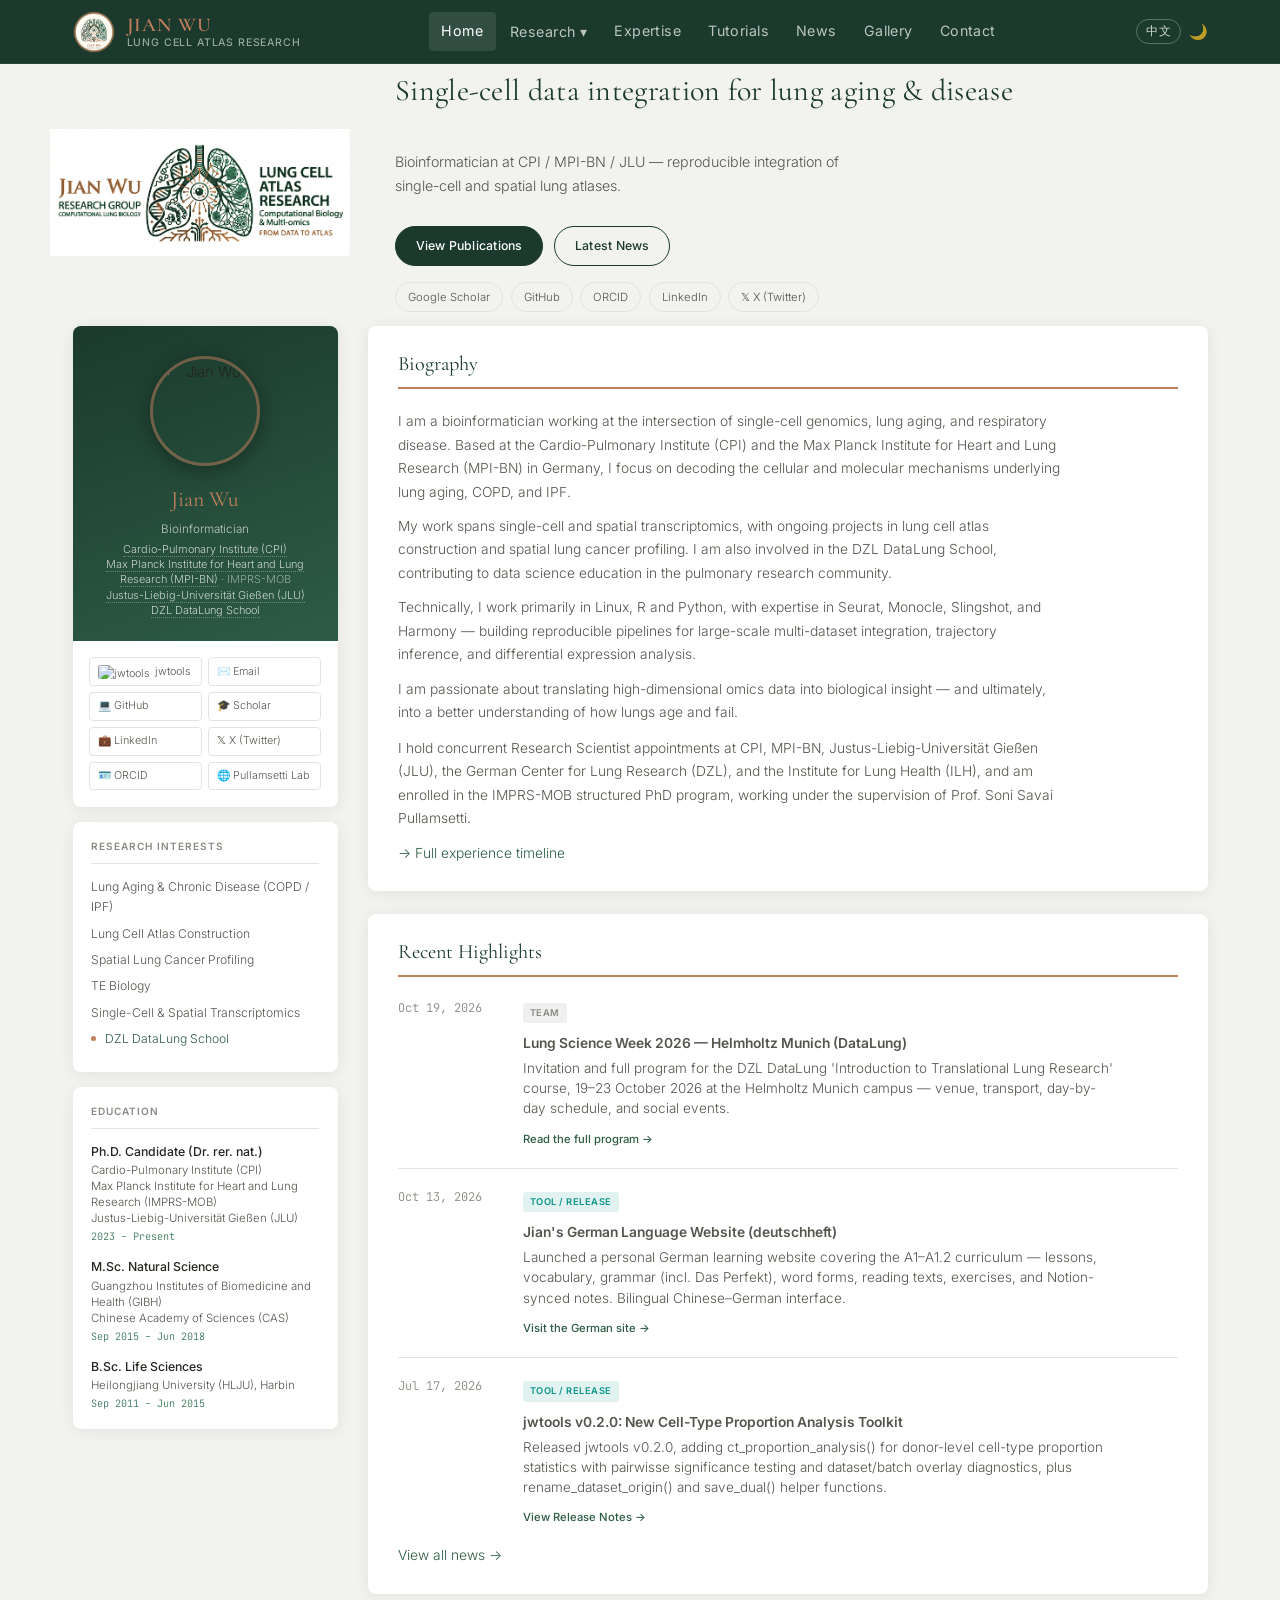
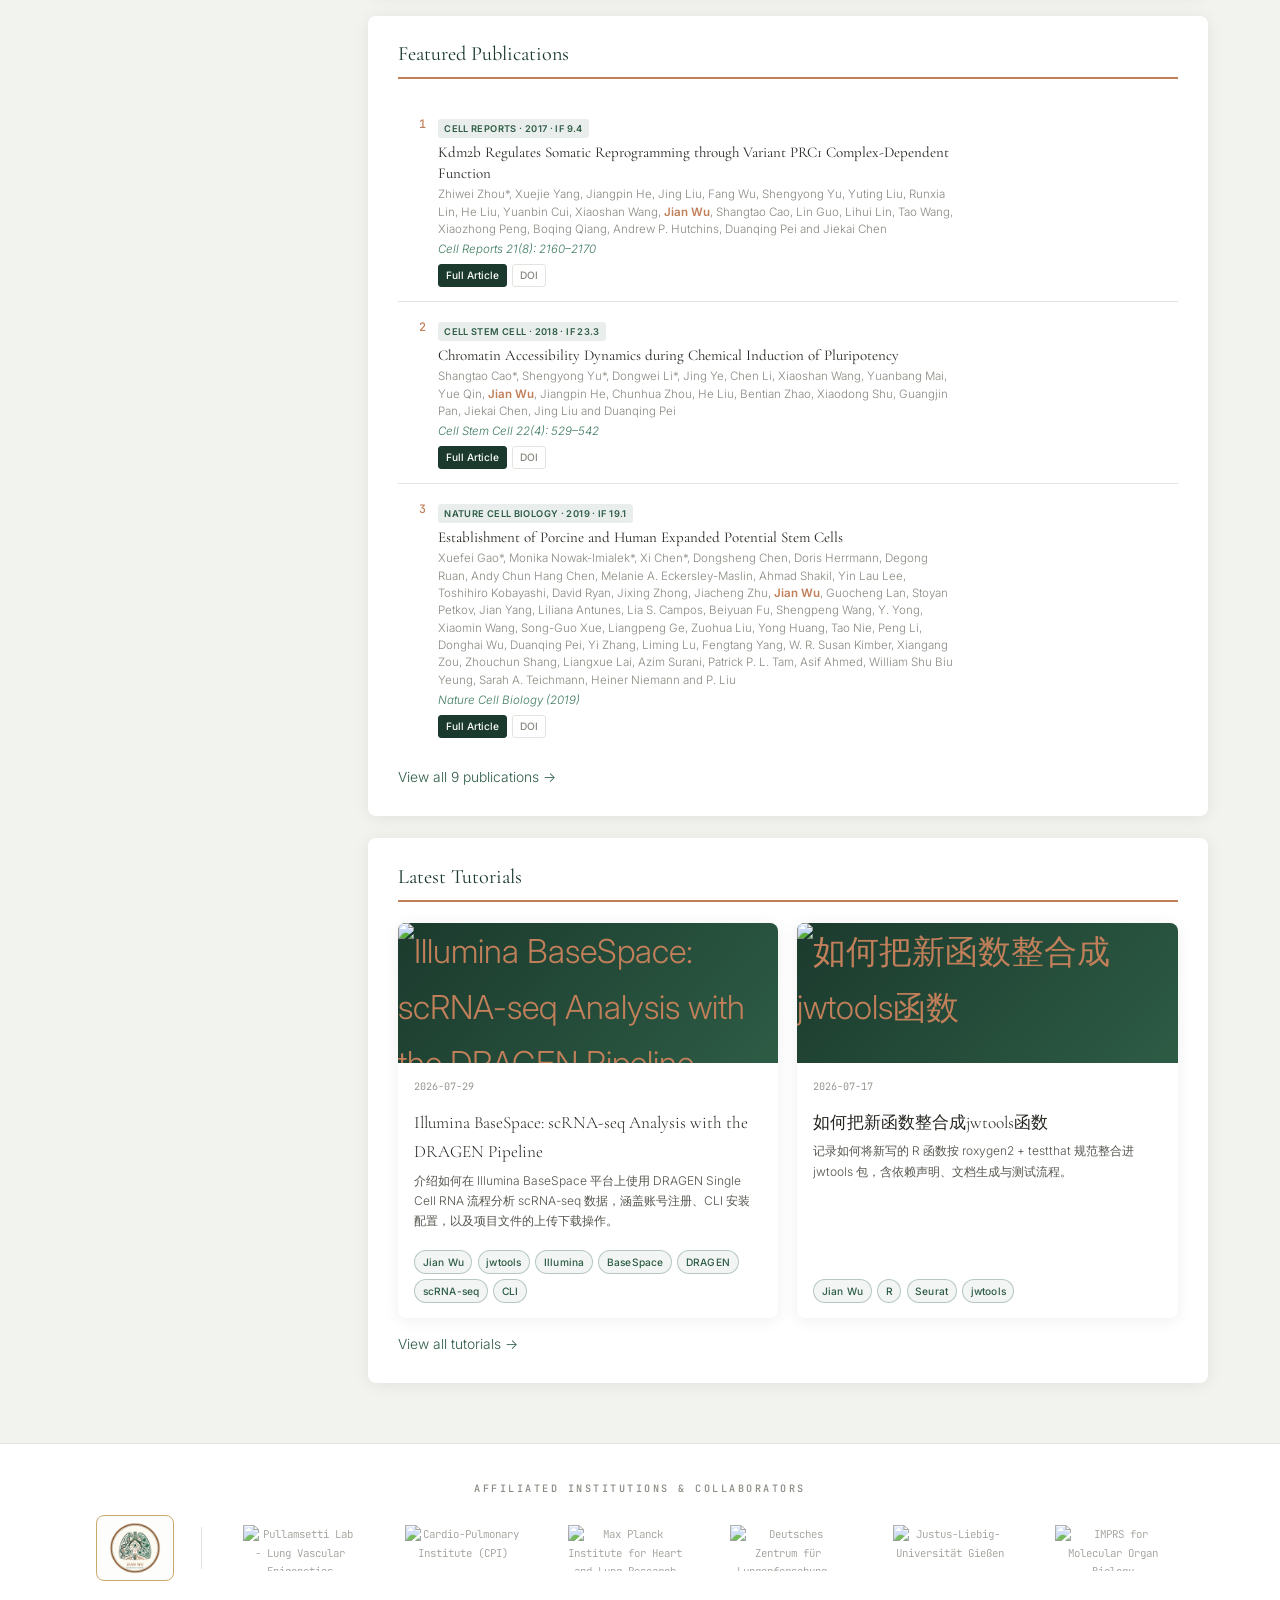
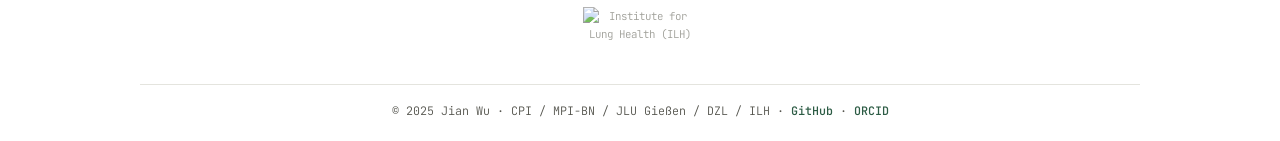
==== index.html @ d401f2f3 "content(home): 公开站首页定位同步为「单细胞数据整合」（脱敏版） 上一轮只做了关键词脱敏，hero 主标题仍是 "Single-cell genomics for lung aging " ====
<!DOCTYPE html>
<html lang="en">
<head>
<meta charset="UTF-8">
<meta name="viewport" content="width=device-width, initial-scale=1.0">
<title data-i18n="title.index">Jian Wu | Single-cell Data Integration · Lung Cell Atlas Research</title>
<meta name="description" content="Jian Wu — Bioinformatician at CPI/MPI-BN building single-cell lung cell atlases for lung aging, COPD/IPF, and multi-omics data integration.">

<!-- ── Open Graph / Social Sharing Meta ── -->
<meta property="og:type" content="website">
<meta property="og:title" content="Jian Wu | Lung Cell Atlas Research">
<meta property="og:description" content="Bioinformatician building single-cell lung cell atlases to decode lung aging, COPD/IPF, and multi-omics data integration at CPI / Max Planck Institute for Heart and Lung Research.">
<meta property="og:image" content="https://jianwu-atlas.github.io/assets/img/logos/Jian_Wu_logo.png">
<meta property="og:url" content="https://jianwu-atlas.github.io/">
<meta property="og:site_name" content="Jian Wu — Lung Cell Atlas Research">

<meta name="twitter:card" content="summary_large_image">
<meta name="twitter:title" content="Jian Wu | Lung Cell Atlas Research">
<meta name="twitter:description" content="Bioinformatician building single-cell lung cell atlases to decode lung aging, COPD/IPF, and multi-omics data integration.">
<meta name="twitter:image" content="https://jianwu-atlas.github.io/assets/img/logos/Jian_Wu_logo.png">
<meta name="twitter:site" content="@jackng831">

<link rel="preconnect" href="https://fonts.googleapis.com">
<link href="https://fonts.googleapis.com/css2?family=Cormorant+Garamond:ital,wght@0,400;0,600;1,400&family=Inter:wght@300;400;500;600&family=JetBrains+Mono:wght@400;500&display=swap" rel="stylesheet">
<link rel="icon" type="image/png" href="assets/img/logos/jianwu_atlas_emblem.png">
<link rel="apple-touch-icon" sizes="180x180" href="apple-touch-icon.png">
<link rel="stylesheet" href="assets/css/style.css">

<!-- ── Structured Data (Schema.org Person) for academic SEO ── -->
<script type="application/ld+json">
{
  "@context": "https://schema.org",
  "@type": "Person",
  "name": "Jian Wu",
  "jobTitle": "Bioinformatician",
  "description": "Bioinformatician building single-cell lung cell atlases to decode lung aging, COPD/IPF, and multi-omics data integration in respiratory disease.",
  "affiliation": [
    { "@type": "Organization", "name": "Cardio-Pulmonary Institute (CPI)" },
    { "@type": "Organization", "name": "Max Planck Institute for Heart and Lung Research (MPI-BN)" },
    { "@type": "Organization", "name": "Justus-Liebig-Universität Gießen (JLU)" }
  ],
  "alumniOf": {
    "@type": "Organization",
    "name": "Guangzhou Institutes of Biomedicine and Health (GIBH), Chinese Academy of Sciences"
  },
  "url": "https://jianwu-atlas.github.io/",
  "image": "https://jianwu-atlas.github.io/assets/img/avatar.jpg",
  "sameAs": [
    "https://github.com/jianwu-atlas",
    "https://scholar.google.com/citations?user=-pYIKQkAAAAJ&hl",
    "https://orcid.org/0000-0003-4720-2374",
    "https://www.linkedin.com/in/jackng833/",
    "https://x.com/jackng831"
  ]
}
</script>
</head>
<body>

<nav id="navbar">
  <div class="nav-inner">
    <a href="index.html" class="nav-brand">
      <img src="assets/img/logos/jianwu_atlas_emblem.png" alt="Jian Wu" class="brand-icon-img">
      <span class="nav-brand-text">
        <span class="nav-brand-title">JIAN WU</span>
        <span class="nav-brand-sub" data-i18n="brand.sub">Lung Cell Atlas Research</span>
      </span>
    </a>
    <div class="nav-links" id="navLinks">
      <a href="index.html" class="active" data-i18n="nav.home">Home</a>
      <div class="nav-drop">
        <button data-i18n="nav.research">Research ▾</button>
        <div class="nav-drop-menu">
          <a href="experience.html" data-i18n="nav.experience">Experience</a>
          <a href="publications.html" data-i18n="nav.publications">Publications</a>
          <a href="conferences.html" data-i18n="nav.conferences">Conferences</a>
        </div>
      </div>
      <a href="expertise.html" data-i18n="nav.expertise">Expertise</a>
      <a href="tutorials.html" data-i18n="nav.tutorials">Tutorials</a>
      <a href="news.html" data-i18n="nav.news">News</a>
      <a href="gallery.html" data-i18n="nav.gallery">Gallery</a>
      <a href="contact.html" data-i18n="nav.contact">Contact</a>
    </div>
    <div class="nav-tools">
      <button class="lang-btn" onclick="toggleLang()" data-i18n="lang.switch" data-i18n-title="lang.switch.title" title="Switch to Chinese">中文</button>
      <button onclick="toggleDark()" title="Dark mode">🌙</button>
      <button class="nav-burger" onclick="toggleMobileNav()">☰</button>
    </div>
  </div>
</nav>

<!-- ============ Hero Logo Section (index.html only) ============ -->
<section class="hero-logo-section">
  <div class="hero-logo-inner">
    <img src="assets/img/logos/Jian_Wu_logo.png"
         alt="Jian Wu Research Group - Lung Cell Atlas Research | Computational Biology & Multi-omics"
         class="hero-logo-img">
    <div class="hero-text">
      <p class="hero-tagline" data-i18n="hero.tagline">Single-cell data integration for lung aging &amp; disease</p>
      <p class="hero-sub" data-i18n="hero.sub">Bioinformatician at CPI / MPI-BN / JLU — reproducible integration of single-cell and spatial lung atlases.</p>
      <div class="hero-cta-row">
        <a href="publications.html" class="hero-cta-btn" data-i18n="hero.pubs">View Publications</a>
        <a href="news.html" class="hero-cta-btn hero-cta-outline" data-i18n="hero.news">Latest News</a>
      </div>
      <div class="hero-links">
        <a href="https://scholar.google.com/citations?user=-pYIKQkAAAAJ&hl" target="_blank" rel="noopener">Google Scholar</a>
        <a href="https://github.com/jianwu-atlas" target="_blank" rel="noopener">GitHub</a>
        <a href="https://orcid.org/0000-0003-4720-2374" target="_blank" rel="noopener">ORCID</a>
        <a href="https://www.linkedin.com/in/jackng833/" target="_blank" rel="noopener">LinkedIn</a>
        <a href="https://x.com/jackng831" target="_blank" rel="noopener">𝕏 X (Twitter)</a>
      </div>
    </div>
  </div>
</section>


<div class="page-wrap page-wrap--home">

  <aside class="sidebar">
    <div class="profile-card">
      <div class="profile-top">
        <div class="profile-pic"><img src="assets/img/avatar.jpg" alt="Jian Wu"></div>
        <p class="profile-name">Jian Wu</p>
        <p class="profile-title" data-i18n="profile.title">Bioinformatician</p>
        <p class="profile-inst">
          <a href="https://cpi-online.de/" target="_blank" rel="noopener">Cardio-Pulmonary Institute (CPI)</a><br>
          <a href="https://www.mpi-hlr.de/en" target="_blank" rel="noopener">Max Planck Institute for Heart and Lung Research (MPI-BN)</a> · IMPRS-MOB<br>
          <a href="https://www.uni-giessen.de/en" target="_blank" rel="noopener">Justus-Liebig-Universität Gießen (JLU)</a><br>
          <a href="https://dzl.de/en/academy-training/dzl-datalung-school-academy/" target="_blank" rel="noopener">DZL DataLung School</a>
        </p>
      </div>
      <div class="profile-body">
        <div class="social-grid">
          <a href="https://github.com/jianwu-atlas/jwtools" class="soc-btn" target="_blank">
            <img src="assets/img/logos/jwtools-hex.png" alt="jwtools" class="soc-icon-img">
            <span>jwtools</span>
          </a>

          <a href="mailto:Jian.Wu@mpi-bn.mpg.de" class="soc-btn"><span data-i18n="soc.email">✉️ Email</span></a>

          <a href="https://github.com/jianwu-atlas" class="soc-btn" target="_blank"><span>💻 GitHub</span></a>
          <a href="https://scholar.google.com/citations?user=-pYIKQkAAAAJ&hl" class="soc-btn" target="_blank"><span data-i18n="soc.scholar">🎓 Scholar</span></a>
          <a href="https://www.linkedin.com/in/jackng833/" class="soc-btn" target="_blank"><span>💼 LinkedIn</span></a>
          <a href="https://x.com/jackng831" class="soc-btn" target="_blank"><span>𝕏 X (Twitter)</span></a>
          <a href="https://orcid.org/0000-0003-4720-2374" class="soc-btn" target="_blank"><span>🪪 ORCID</span></a>

          <a href="https://www.spullamsettilab.com/index.php" class="soc-btn" target="_blank"><span data-i18n="soc.lab">🌐 Pullamsetti Lab</span></a>
        </div>
      </div>
    </div>

    <div class="sb-card">
      <p class="sb-title" data-i18n="sb.interests">Research Interests</p>
      <div class="int-item" data-i18n="int.1"><span class="int-dot"></span>Lung Aging &amp; Chronic Disease (COPD / IPF)</div>
      <div class="int-item" data-i18n="int.2"><span class="int-dot"></span>Lung Cell Atlas Construction</div>
      <div class="int-item" data-i18n="int.3"><span class="int-dot"></span>Spatial Lung Cancer Profiling</div>
      <div class="int-item" data-i18n="int.4"><span class="int-dot"></span>TE Biology</div>
      <div class="int-item" data-i18n="int.5"><span class="int-dot"></span>Single-Cell &amp; Spatial Transcriptomics</div>
      <div class="int-item"><span class="int-dot"></span><a href="https://dzl.de/en/academy-training/dzl-datalung-school-academy/" target="_blank" rel="noopener">DZL DataLung School</a></div>
    </div>

    <div class="sb-card">
      <p class="sb-title" data-i18n="sb.education">Education</p>
      <div class="edu-row">
        <p class="edu-deg" data-i18n="edu.phd">🎓 Ph.D. Candidate (Dr. rer. nat.)</p>
        <p class="edu-where">Cardio-Pulmonary Institute (CPI)<br>Max Planck Institute for Heart and Lung Research (IMPRS-MOB)<br>Justus-Liebig-Universität Gießen (JLU)</p>
        <p class="edu-when" data-i18n="edu.phd.when">2023 – Present</p>
      </div>
      <div class="edu-row">
        <p class="edu-deg" data-i18n="edu.msc">🎓 M.Sc. Natural Science</p>
        <p class="edu-where">Guangzhou Institutes of Biomedicine and Health (GIBH)<br>Chinese Academy of Sciences (CAS)</p>
        <p class="edu-when">Sep 2015 – Jun 2018</p>
      </div>
      <div class="edu-row" style="margin-bottom:0">
        <p class="edu-deg" data-i18n="edu.bsc">🎓 B.Sc. Life Sciences</p>
        <p class="edu-where">Heilongjiang University (HLJU), Harbin</p>
        <p class="edu-when">Sep 2011 – Jun 2015</p>
      </div>
    </div>
  </aside>

  <main class="main-content">

    <div class="section" id="bio">
      <h2 class="sec-title" data-i18n="sec.bio"><span class="sec-icon">👤</span> Biography</h2>

      <p data-i18n="bio.p1">I am a bioinformatician working at the intersection of single-cell genomics, lung aging, and respiratory disease. Based at the <strong>Cardio-Pulmonary Institute (CPI)</strong> and the <strong>Max Planck Institute for Heart and Lung Research (MPI-BN)</strong> in Germany, I focus on decoding the cellular and molecular mechanisms underlying lung aging, COPD, and IPF.</p>

      <p data-i18n="bio.p2">My work spans single-cell and spatial transcriptomics, with ongoing projects in <strong>lung cell atlas construction</strong> and <strong>spatial lung cancer profiling</strong>. I am also involved in the <strong>DZL DataLung School</strong>, contributing to data science education in the pulmonary research community.</p>

      <p data-i18n="bio.p3">Technically, I work primarily in <strong>Linux, R and Python</strong>, with expertise in <strong>Seurat, Monocle, Slingshot, and Harmony</strong> — building reproducible pipelines for large-scale multi-dataset integration, trajectory inference, and differential expression analysis.</p>

      <p data-i18n="bio.p4">I am passionate about translating high-dimensional omics data into biological insight — and ultimately, into a better understanding of how lungs age and fail.</p>

      <p data-i18n="bio.p5" style="margin-top:.8rem">I hold concurrent Research Scientist appointments at CPI, MPI-BN, Justus-Liebig-Universität Gießen (JLU), the German Center for Lung Research (DZL), and the Institute for Lung Health (ILH), and am enrolled in the <strong>IMPRS-MOB</strong> structured PhD program, working under the supervision of <a href="https://www.spullamsettilab.com/index.php" target="_blank">Prof. Soni Savai Pullamsetti</a>.</p>

      <p><a href="experience.html" data-i18n="link.timeline">→ Full experience timeline</a></p>
    </div>

    <div class="section" id="highlights">
      <h2 class="sec-title" data-i18n="sec.highlights"><span class="sec-icon">📰</span> Recent Highlights</h2>
      <div class="highlight-list" id="homeHighlights"></div>
      <p style="margin-top:1rem"><a href="news.html" data-i18n="link.allnews">View all news →</a></p>
    </div>

    <div class="section" id="featured">
      <h2 class="sec-title" data-i18n="sec.featured"><span class="sec-icon">⭐</span> Featured Publications</h2>
      <div class="pub-list" id="featuredPubs"></div>
      <p style="margin-top:1rem"><a href="publications.html" data-i18n="link.allpubs">View all 9 publications →</a></p>
    </div>

    <div class="section">
      <h2 class="sec-title" data-i18n="sec.tutorials"><span class="sec-icon">🎙️</span> Latest Tutorials</h2>
      <div class="tut-grid" id="latestTutorials"></div>
      <p style="margin-top:1rem"><a href="tutorials.html" data-i18n="link.alltuts">View all tutorials →</a></p>
    </div>

  </main>
</div>

<footer class="site-footer">

  <div class="footer-logos-wrap">
    <p class="footer-logos-label" data-i18n="footer.affil">Affiliated Institutions &amp; Collaborators</p>
    <div class="footer-logos-row">

      <a href="index.html" class="footer-logo-item footer-logo-self" title="Jian Wu">
        <img src="assets/img/logos/jianwu_atlas_emblem.png" alt="Jian Wu - Lung Cell Atlas Research" loading="lazy" decoding="async">
      </a>

      <div class="footer-logo-divider"></div>

      <a href="https://www.spullamsettilab.com/index.php" target="_blank" rel="noopener" class="footer-logo-item" title="Pullamsetti Lab">
        <img src="assets/img/logos/pullamsetti-lab.png" alt="Pullamsetti Lab - Lung Vascular Epigenetics" loading="lazy" decoding="async">
      </a>

      <a href="https://cpi-online.de/" target="_blank" rel="noopener" class="footer-logo-item" title="Cardio-Pulmonary Institute">
        <img src="assets/img/logos/cpi.png" alt="Cardio-Pulmonary Institute (CPI)" loading="lazy" decoding="async">
      </a>

      <a href="https://www.mpi-hlr.de/en" target="_blank" rel="noopener" class="footer-logo-item" title="Max Planck Institute for Heart and Lung Research">
        <img src="assets/img/logos/mpi-kerckhoff.png" alt="Max Planck Institute for Heart and Lung Research" loading="lazy" decoding="async">
      </a>

      <a href="https://dzl.de/en/" target="_blank" rel="noopener" class="footer-logo-item" title="DZL DataLung School">
        <img src="assets/img/logos/dzl-datalung.png" alt="Deutsches Zentrum für Lungenforschung - DataLung School" loading="lazy" decoding="async">
      </a>

      <a href="https://www.uni-giessen.de/en" target="_blank" rel="noopener" class="footer-logo-item" title="Justus-Liebig-Universität Gießen">
        <img src="assets/img/logos/jlu-giessen.png" alt="Justus-Liebig-Universität Gießen" loading="lazy" decoding="async">
      </a>

      <a href="https://www.imprs-mob.de/" target="_blank" rel="noopener" class="footer-logo-item" title="IMPRS for Molecular Organ Biology">
        <img src="assets/img/logos/imprs-mob.png" alt="IMPRS for Molecular Organ Biology" loading="lazy" decoding="async">
      </a>

      <a href="https://ilh-giessen.de/en/" target="_blank" rel="noopener" class="footer-logo-item" title="Institute for Lung Health">
        <img src="assets/img/logos/ilh.png" alt="Institute for Lung Health (ILH)" loading="lazy" decoding="async">
      </a>

    </div>
  </div>

  <div class="footer-copyright">
    © 2025 Jian Wu · CPI / MPI-BN / JLU Gießen / DZL / ILH ·
    <a href="https://github.com/jianwu-atlas" target="_blank">GitHub</a> ·
    <a href="https://orcid.org/0000-0003-4720-2374" target="_blank">ORCID</a>
  </div>

</footer>

<script src="assets/js/data/news.js"></script>
<script src="assets/js/data/publications.js"></script>
<script src="assets/js/data/tutorials.js"></script>
<script src="assets/js/render.js"></script>
<script src="assets/js/i18n.js"></script>
<script src="assets/js/main.js"></script>
<script>
  window.__langCallbacks = window.__langCallbacks || [];
  window.__langCallbacks.push(() => { renderNewsHighlights('homeHighlights', newsData, 3); });
  window.__langCallbacks.push(() => { renderPublications('featuredPubs', publicationsData, true); });
  window.__langCallbacks.push(() => { renderTutorials('latestTutorials', tutorialsData, { limit: 2 }); });
</script>

<!-- ══════════════════════════════════════════
     Cloudflare Web Analytics (Self-Exclusion Enabled)
     
     使用方法：
     1. 首次在自己的浏览器/设备上，访问一次带参数的链接：
        https://jianwu-atlas.github.io/?notrack=1
        （任意页面加 ?notrack=1 都可以触发，访问一次即可）
     2. 之后该浏览器将永久跳过 Beacon 加载，不再计入访客统计
     3. 如果清除了浏览器缓存/localStorage，需要重新访问一次上述链接
     4. 每台设备（手机/工作电脑/家里电脑）需要单独激活一次
     ══════════════════════════════════════════ -->
<script>
(function() {
  var params = new URLSearchParams(window.location.search);
  if (params.get('notrack') === '1') {
    localStorage.setItem('cf_notrack', '1');
    console.log('[Analytics] Self-visit tracking disabled for this browser.');
  }

  if (localStorage.getItem('cf_notrack') !== '1') {
    var s = document.createElement('script');
    s.type = 'module';
    s.src = 'https://static.cloudflareinsights.com/beacon.min.js';
    s.setAttribute('data-cf-beacon', '{"token": "ccb5353e9ca04cfcaab486784d4870ff"}');
    document.body.appendChild(s);
  }
})();
</script>
<!-- End Cloudflare Web Analytics -->

<!-- Cloudflare Web Analytics (admin self-skip via ?jw_skip=1) -->
<script>
(function () {
  try {
    var params = new URLSearchParams(window.location.search);
    if (params.get('jw_skip') === '1') {
      window.localStorage.setItem('jw_admin_skip_analytics', '1');
    }
    if (window.localStorage && window.localStorage.getItem('jw_admin_skip_analytics') === '1') {
      return; // 管理员自用设备，跳过上报
    }
  } catch (e) {}
  var s = document.createElement('script');
  s.defer = true;
  s.src = 'https://static.cloudflareinsights.com/beacon.min.js';
  s.setAttribute('data-cf-beacon', '{"token": "ccb5353e9ca04cfcaab486784d4870ff"}');
  document.head.appendChild(s);
})();
</script>
<!-- End Cloudflare Web Analytics -->
</body>
</html>
---- assets/css/style.css ----
:root{
  --nav-h:64px;
  --sidebar-w:265px;
  --wrap-w:clamp(1180px, 92vw, 1600px);
  --green-dark:#1b3a2d;
  --green-mid:#2d5c45;
  --green-light:#3d7a5e;
  --copper:#c17f5a;
  --copper-light:#d4956e;
  --bg:#f2f2ee;
  --card:#ffffff;
  --border:#e4e4de;
  --text:#252520;
  --text-2:#55554e;
  --text-3:#8a8a82;
  --shadow:0 2px 16px rgba(0,0,0,.07);
  --radius:8px;
}
body.dark{
  --bg:#161a17; --card:#1e2621; --border:#2a332c;
  --text:#e8e8e2; --text-2:#b8b8b0; --text-3:#84847c;
}

*,*::before,*::after{box-sizing:border-box;margin:0;padding:0}
html{scroll-behavior:smooth;font-size:15px}
body{font-family:'Inter',sans-serif;font-weight:300;background:var(--bg);color:var(--text);line-height:1.7;-webkit-font-smoothing:antialiased;transition:background .2s,color .2s}
a{color:var(--green-mid);text-decoration:none;transition:color .15s}
a:hover{color:var(--copper)}
p{margin-bottom:.8em;color:var(--text-2);font-size:.92rem}
p:last-child{margin-bottom:0}
strong{font-weight:600;color:var(--text)}
h1,h2,h3{font-family:'Cormorant Garamond',serif;line-height:1.2}
ul{list-style:none}
img{max-width:100%;display:block}

::-webkit-scrollbar{width:5px}
::-webkit-scrollbar-track{background:var(--bg)}
::-webkit-scrollbar-thumb{background:var(--green-light);border-radius:3px}

/* ─── Navbar ─── */
#navbar{
  position:fixed;top:0;left:0;right:0;height:var(--nav-h);
  background:var(--green-dark);
  display:flex;align-items:center;z-index:500;
  border-bottom:1px solid rgba(255,255,255,.06)
}
.nav-inner{
  max-width:var(--wrap-w);width:100%;margin:0 auto;
  padding:0 1.5rem;display:flex;align-items:center;justify-content:space-between
}
.nav-links{display:flex;align-items:center;gap:.1rem}
.nav-links>a,.nav-drop>button{
  font-size:.95rem;font-weight:400;letter-spacing:.03em;font-family:inherit;
  color:rgba(255,255,255,.7);
  padding:.5rem .85rem;border-radius:4px;
  background:none;border:none;cursor:pointer;
  transition:all .15s;
}
.nav-links>a:hover,.nav-drop>button:hover,.nav-links>a.active{
  color:#fff;background:rgba(255,255,255,.1)
}
.nav-drop{position:relative}
.nav-drop-menu{
  position:absolute;top:100%;left:0;background:#28402f;
  border-radius:6px;box-shadow:0 8px 24px rgba(0,0,0,.3);
  min-width:170px;padding:.4rem;display:none;flex-direction:column;
}
.nav-drop:hover .nav-drop-menu,.nav-drop.open .nav-drop-menu{display:flex}
.nav-drop-menu a{padding:.55rem .8rem;font-size:.87rem;color:rgba(255,255,255,.75);border-radius:4px}
.nav-drop-menu a:hover{background:rgba(255,255,255,.1);color:#fff}
.nav-tools{display:flex;gap:.5rem;align-items:center}
.nav-tools button{background:none;border:none;color:rgba(255,255,255,.7);font-size:1rem;cursor:pointer}
.nav-tools button:hover{color:#fff}
/* Language switch button (i18n) — pill style, sits beside dark-mode toggle */
.nav-tools .lang-btn{
  font-size:.78rem;font-weight:500;letter-spacing:.03em;
  padding:.28rem .6rem;border:1px solid rgba(255,255,255,.28);
  border-radius:999px;color:rgba(255,255,255,.8);
  cursor:pointer;background:none;transition:all .15s
}
.nav-tools .lang-btn:hover{color:#fff;background:rgba(255,255,255,.12);border-color:rgba(255,255,255,.45)}
.nav-burger{display:none;background:none;border:none;color:#fff;font-size:1.3rem;cursor:pointer}

/* ─── Page layouts ─── */
.page-wrap{
  max-width:var(--wrap-w);margin:0 auto;
  padding:calc(var(--nav-h) + 2rem) 1.5rem 4rem;
  display:grid;grid-template-columns:var(--sidebar-w) 1fr;
  gap:2rem;align-items:start
}
.full-wrap{max-width:1000px;margin:0 auto;padding:calc(var(--nav-h) + 2.5rem) 1.5rem 4rem}
.page-header{margin-bottom:2rem}
.page-header h1{font-size:2rem;color:var(--green-dark);font-weight:400}
.page-header p{color:var(--text-3);font-size:.85rem;margin-top:.3rem}
body.dark .page-header h1{color:var(--copper-light)}

/* ─── 404 page ─── */
.notfound-code{font-family:'Cormorant Garamond',serif;font-size:4.5rem;line-height:1;
  color:var(--green-light);font-weight:400;margin-bottom:.5rem}
.notfound-actions{display:flex;flex-wrap:wrap;gap:.6rem;margin-top:1.6rem}
.notfound-btn{display:inline-block;padding:.55rem 1.15rem;border:1px solid var(--green-light);
  border-radius:var(--radius);font-size:.85rem;color:var(--green-mid);text-decoration:none;
  transition:color .15s,border-color .15s,background .15s}
.notfound-btn:hover{color:var(--green-dark);border-color:var(--green-mid);background:rgba(45,92,69,.06)}
.notfound-btn--primary{background:var(--green-dark);border-color:var(--green-dark);color:#fff}
.notfound-btn--primary:hover{background:var(--green-mid);border-color:var(--green-mid);color:#fff}
body.dark .notfound-btn{color:var(--copper-light);border-color:var(--copper)}
body.dark .notfound-btn:hover{background:rgba(196,132,78,.12);color:var(--copper-light)}
body.dark .notfound-code{color:var(--copper)}

/* ─── Sidebar ─── */
.sidebar{position:sticky;top:calc(var(--nav-h) + 1.5rem);display:flex;flex-direction:column;gap:1rem}
.profile-card{background:var(--card);border-radius:var(--radius);overflow:hidden;box-shadow:var(--shadow)}
.profile-top{
  background:linear-gradient(160deg,var(--green-dark) 0%,var(--green-mid) 100%);
  padding:2rem 1.25rem 1.5rem;text-align:center
}
.profile-pic{
  width:110px;height:110px;border-radius:50%;overflow:hidden;margin:0 auto 1rem;
  border:3px solid rgba(193,127,90,.5);box-shadow:0 4px 20px rgba(0,0,0,.35)
}
.profile-pic img{width:100%;height:100%;object-fit:cover;object-position:center top}
.profile-name{font-family:'Cormorant Garamond',serif;font-size:1.45rem;color:var(--copper);font-weight:400;margin-bottom:.15rem}
.profile-title{font-size:.78rem;color:rgba(255,255,255,.7);margin-bottom:.1rem}
.profile-inst{font-size:.73rem;color:rgba(255,255,255,.5);line-height:1.4}
.profile-inst a{color:rgba(255,255,255,.75);text-decoration:none;border-bottom:1px dotted rgba(255,255,255,.3)}
.profile-inst a:hover{color:var(--copper-light);border-bottom-color:var(--copper-light)}
.profile-body{padding:1.1rem}
.social-grid{display:grid;grid-template-columns:1fr 1fr;gap:.4rem}
.soc-btn{
  display:flex;align-items:center;gap:.35rem;font-size:.72rem;color:var(--text-2);
  padding:.28rem .5rem;border-radius:4px;border:1px solid var(--border);
  transition:all .15s;white-space:nowrap;overflow:hidden
}
.soc-btn:hover{color:var(--green-mid);border-color:var(--green-light);background:rgba(45,92,69,.05)}
.soc-btn span{overflow:hidden;text-overflow:ellipsis}
.sb-card{background:var(--card);border-radius:var(--radius);padding:1.1rem 1.25rem;box-shadow:var(--shadow)}
.sb-title{
  font-size:.67rem;font-weight:600;letter-spacing:.1em;text-transform:uppercase;
  color:var(--text-3);margin-bottom:.85rem;padding-bottom:.5rem;border-bottom:1px solid var(--border)
}
.int-item{display:flex;align-items:flex-start;gap:.55rem;font-size:.81rem;color:var(--text-2);margin-bottom:.38rem}
.int-item a{color:var(--green-mid)}
.int-item a:hover{color:var(--copper)}
.int-dot{width:5px;height:5px;border-radius:50%;background:var(--copper);flex-shrink:0;margin-top:.55em}
.edu-row{margin-bottom:.8rem}
.edu-row:last-child{margin-bottom:0}
.edu-deg{font-size:.82rem;font-weight:500;color:var(--text);margin-bottom:.05rem}
.edu-where{font-size:.76rem;color:var(--text-2);line-height:1.4;margin-bottom:.05rem}
.edu-when{font-family:'JetBrains Mono',monospace;font-size:.68rem;color:var(--green-light)}

/* ─── Section cards ─── */
.section{background:var(--card);border-radius:var(--radius);padding:1.75rem 2rem;box-shadow:var(--shadow);margin-bottom:1.5rem}
.section:last-child{margin-bottom:0}
.sec-title{
  display:flex;align-items:center;gap:.6rem;font-family:'Cormorant Garamond',serif;
  font-size:1.35rem;font-weight:400;color:var(--green-dark);
  margin-bottom:1.4rem;padding-bottom:.7rem;border-bottom:2px solid var(--copper);
}
body.dark .sec-title{color:var(--copper-light)}

/* ─── Experience blocks ─── */
.exp-block{display:grid;grid-template-columns:64px 1fr;gap:1.25rem;padding-bottom:1.5rem;margin-bottom:1.5rem;border-bottom:1px solid var(--border)}
.exp-block:last-child{border-bottom:none;padding-bottom:0;margin-bottom:0}
.exp-logo{
  width:64px;height:64px;border-radius:var(--radius);
  background:linear-gradient(135deg,rgba(45,92,69,.12),rgba(193,127,90,.12));
  display:flex;align-items:center;justify-content:center;font-size:1.6rem;
  border:1px solid var(--border);flex-shrink:0
}
.exp-role{font-size:.92rem;font-weight:600;color:var(--text);margin-bottom:.12rem}
.exp-org{font-size:.85rem;color:var(--green-mid);margin-bottom:.08rem}
.exp-date{font-family:'JetBrains Mono',monospace;font-size:.71rem;color:var(--text-3);margin-bottom:.6rem}
.exp-body p{font-size:.84rem;margin-bottom:.3rem}
.exp-body ul{padding:0}
.exp-body li{padding-left:1.1rem;position:relative;margin-bottom:.22rem;font-size:.84rem;color:var(--text-2);list-style:none}
.exp-body li::before{content:'›';position:absolute;left:0;color:var(--copper);font-weight:700}

.tags{display:flex;flex-wrap:wrap;gap:.35rem;margin-top:.55rem}
.tag{font-size:.68rem;font-weight:500;padding:.15rem .5rem;border-radius:999px;border:1px solid;letter-spacing:.02em}
.tag-g{border-color:rgba(45,92,69,.3);color:var(--green-mid);background:rgba(45,92,69,.06)}
.tag-c{border-color:rgba(193,127,90,.3);color:var(--copper);background:rgba(193,127,90,.06)}
.tag-b{border-color:rgba(59,130,180,.3);color:#3b82b4;background:rgba(59,130,180,.06)}

/* ─── Publications ─── */
.pub-list{display:flex;flex-direction:column;gap:.1rem}
.pub-row{display:grid;grid-template-columns:28px 1fr;gap:.85rem;padding:.9rem 0;border-bottom:1px solid var(--border)}
.pub-row:last-child{border-bottom:none}
.pub-num{font-family:'JetBrains Mono',monospace;font-size:.78rem;font-weight:500;color:var(--copper);padding-top:.1rem;text-align:right}
.pub-badge{display:inline-block;font-size:.62rem;font-weight:600;padding:.1rem .4rem;border-radius:3px;margin-bottom:.25rem;letter-spacing:.04em}
.badge-pub{background:rgba(45,92,69,.1);color:var(--green-mid)}
.badge-pre{background:rgba(193,127,90,.1);color:var(--copper)}
.badge-prep{background:rgba(100,100,200,.1);color:#5050c8}
.pub-title{font-family:'Cormorant Garamond',serif;font-size:1.0rem;font-weight:400;color:var(--text);margin-bottom:.18rem;line-height:1.4}
.pub-authors{font-size:.77rem;color:var(--text-3);margin-bottom:.12rem;line-height:1.5}
.pub-authors strong{color:var(--copper);font-weight:600}
.pub-journal{font-size:.77rem;color:var(--green-light);font-style:italic;margin-bottom:.3rem}
.pub-links{display:flex;gap:.35rem;flex-wrap:wrap}
.pub-link{font-size:.68rem;font-weight:500;padding:.12rem .45rem;border-radius:3px;border:1px solid var(--border);color:var(--text-3);transition:all .15s}
.pub-link:hover{color:var(--green-mid);border-color:var(--green-light);background:rgba(45,92,69,.05)}
.pub-link.primary{background:var(--green-dark);color:#fff;border-color:var(--green-dark)}
.pub-link.primary:hover{background:var(--green-mid);border-color:var(--green-mid)}

/* ─── Conferences ─── */
.conf-list{display:flex;flex-direction:column;gap:.55rem}
.conf-row{display:grid;grid-template-columns:36px 1fr;gap:.75rem;align-items:start}
.conf-num{font-family:'JetBrains Mono',monospace;font-size:.72rem;font-weight:500;color:var(--copper);padding-top:.22rem;text-align:right}
.conf-text{font-size:.84rem;color:var(--text-2);line-height:1.6;margin-bottom:0}

/* ─── Expertise ─── */
.exp-grid{display:grid;grid-template-columns:1fr 1fr;gap:1.25rem}
.exp-card-label{font-size:.7rem;font-weight:600;letter-spacing:.08em;text-transform:uppercase;color:var(--text-3);margin-bottom:.55rem}
.skill-tags{display:flex;flex-wrap:wrap;gap:.35rem}

/* ─── Tutorials / Podcast grid ─── */
.tut-grid{display:grid;grid-template-columns:repeat(auto-fill,minmax(260px,1fr));gap:1.25rem}
.tut-card{background:var(--card);border-radius:var(--radius);box-shadow:var(--shadow);overflow:hidden;display:flex;flex-direction:column;transition:transform .15s;color:var(--text)}
.tut-card:hover{transform:translateY(-3px)}
.tut-cover{height:140px;background:linear-gradient(135deg,var(--green-dark),var(--green-mid));display:flex;align-items:center;justify-content:center;font-size:2.2rem;color:var(--copper);overflow:hidden}
.tut-cover img{width:100%;height:100%;object-fit:cover}
.tut-body{padding:1rem 1.1rem;flex:1;display:flex;flex-direction:column}
.tut-date{font-family:'JetBrains Mono',monospace;font-size:.68rem;color:var(--text-3)}
.tut-title{font-family:'Cormorant Garamond',serif;font-size:1.15rem;margin:.3rem 0;color:var(--text)}
.tut-summary{font-size:.8rem;color:var(--text-2);flex:1}
.tut-tags{margin-top:.6rem}

/* Tutorials 年份分组标题（仅在 tutorials.html 完整列表页使用，
   由 render.js 的 renderTutorials(..., { groupByYear:true }) 插入）
   —— grid-column:1/-1 让它跨越 .tut-grid 的整行，而不是被当成一张卡片 */
.tut-year-label{
  grid-column:1 / -1;
  font-family:'Cormorant Garamond',serif;
  font-size:1.4rem;
  font-weight:600;
  color:var(--green-dark);
  border-bottom:2px solid var(--copper);
  padding:1.4rem 0 .5rem;
  margin:0;
}
.tut-year-label:first-child{padding-top:0}
body.dark .tut-year-label{color:var(--copper-light)}

/* ─── Gallery ─── */
.gal-tabs-row{display:flex;gap:.5rem;margin-bottom:.75rem;flex-wrap:wrap;align-items:center}
.gal-tabs-row:last-of-type{margin-bottom:1.25rem}
.gal-tab-label{font-size:.68rem;color:var(--text-3);letter-spacing:.05em;text-transform:uppercase;align-self:center;margin-right:.3rem}
.gal-tab{
  padding:.4rem .9rem;border-radius:999px;border:1px solid var(--border);
  font-size:.8rem;cursor:pointer;background:var(--card);color:var(--text-2);
  transition:all .15s;display:flex;align-items:center;gap:.4rem
}
.gal-tab.active{background:var(--green-dark);color:#fff;border-color:var(--green-dark)}
.gal-tab-count{
  font-family:'JetBrains Mono',monospace;font-size:.68rem;
  background:rgba(0,0,0,.08);padding:.05rem .4rem;border-radius:999px;
}
.gal-tab.active .gal-tab-count{background:rgba(255,255,255,.2)}
.gal-grid{display:grid;grid-template-columns:repeat(auto-fill,minmax(220px,1fr));gap:1rem}
.gal-item{position:relative;border-radius:var(--radius);overflow:hidden;box-shadow:var(--shadow);aspect-ratio:1/1;background:#000;cursor:pointer}
.gal-item img,.gal-item video{width:100%;height:100%;object-fit:cover}
.gal-play{position:absolute;inset:0;display:flex;align-items:center;justify-content:center;font-size:2rem;color:#fff;background:rgba(0,0,0,.25)}
.gal-caption{position:absolute;bottom:0;left:0;right:0;background:linear-gradient(transparent,rgba(0,0,0,.7));color:#fff;font-size:.72rem;padding:.5rem;opacity:0;transition:opacity .15s}
.gal-item:hover .gal-caption{opacity:1}
.gal-source-badge{
  position:absolute;top:.5rem;left:.5rem;
  font-size:.62rem;font-weight:600;color:#fff;
  background:rgba(0,0,0,.55);padding:.15rem .5rem;border-radius:999px;
  backdrop-filter:blur(2px);z-index:2
}
.lightbox{position:fixed;inset:0;background:rgba(0,0,0,.9);display:none;align-items:center;justify-content:center;z-index:900;padding:2rem}
.lightbox.open{display:flex}
.lightbox img,.lightbox video,.lightbox iframe{max-width:100%;max-height:90vh;border-radius:6px;border:none}
.lightbox-close{position:absolute;top:1.5rem;right:1.5rem;color:#fff;font-size:1.8rem;cursor:pointer;background:none;border:none}
#lightboxBody{display:flex;flex-direction:column;align-items:center}
.lb-src-tabs{display:flex;gap:.5rem;justify-content:center;margin-bottom:.9rem}
.lb-src-btn{padding:.4rem .9rem;border-radius:999px;border:1px solid rgba(255,255,255,.4);background:transparent;color:#fff;font-size:.8rem;cursor:pointer;transition:all .15s}
.lb-src-btn:hover{border-color:#fff}
.lb-src-btn.active{background:#fff;color:var(--green-dark);border-color:#fff}

/* ─── Contact ─── */
.contact-grid{display:grid;grid-template-columns:1fr 1fr;gap:1rem}
.ct-row{display:flex;align-items:flex-start;gap:.75rem}
.ct-row-full{grid-column:1 / -1}
.ct-icon{width:36px;height:36px;border-radius:50%;flex-shrink:0;background:rgba(45,92,69,.1);display:flex;align-items:center;justify-content:center;font-size:.95rem}
.ct-label{font-size:.69rem;color:var(--text-3);letter-spacing:.05em;text-transform:uppercase;margin-bottom:.1rem}
.ct-val{font-size:.83rem;color:var(--text)}
.ct-val a{color:var(--green-mid)}

/* ─── Google Map embed ─── */
.map-embed{
  margin-top:1.5rem;
  border-radius:var(--radius);
  overflow:hidden;
  box-shadow:var(--shadow);
  border:1px solid var(--border);
}
.map-embed iframe{
  display:block;
  width:100%;
}

/* ─── Form ─── */
.contact-form{display:flex;flex-direction:column;gap:.75rem;max-width:480px}
.contact-form input,.contact-form textarea{
  padding:.6rem .8rem;border:1px solid var(--border);border-radius:6px;
  background:var(--bg);color:var(--text);font-family:inherit;font-size:.85rem
}
.contact-form button{
  padding:.65rem 1.2rem;background:var(--green-dark);color:#fff;border:none;
  border-radius:6px;font-size:.85rem;cursor:pointer;width:fit-content;transition:background .15s
}
.contact-form button:hover{background:var(--green-mid)}

/* ─── Footer (legacy, unused fallback) ─── */
footer{text-align:center;padding:2rem;font-family:'JetBrains Mono',monospace;font-size:.72rem;color:var(--text-3)}
footer a{color:var(--text-3)}
footer a:hover{color:var(--copper)}

/* ─── Responsive (tablet ≤820px) ─── */
@media(max-width:820px){
  .page-wrap{grid-template-columns:1fr}
  .sidebar{position:static}
  .exp-grid{grid-template-columns:1fr}
  .contact-grid{grid-template-columns:1fr}
  .social-grid{grid-template-columns:1fr}
  .exp-block{grid-template-columns:1fr}
  .exp-logo{display:none}
  .pub-row{grid-template-columns:24px 1fr}
  .conf-row{grid-template-columns:28px 1fr}
  .nav-links{
    position:fixed;top:var(--nav-h);left:0;right:0;background:var(--green-dark);
    flex-direction:column;align-items:stretch;padding:.5rem;
    display:none;box-shadow:0 8px 20px rgba(0,0,0,.3);
  }
  .nav-links.open{display:flex}
  .nav-drop-menu{position:static;background:none;box-shadow:none;padding-left:1rem;display:flex}
  .nav-burger{display:block}
  .nav-brand-sub{display:none}
}

/* === JIANWU-HEADER-FOOTER-LOGOS v5 (dark-mode fix + hero CTA) === */

/* ---- Nav Brand (icon + stacked, enlarged text) ---- */
.nav-brand{
  display:flex;
  align-items:center;
  gap:12px;
  text-decoration:none;
}
.nav-brand:hover .nav-brand-title{color:var(--copper-light)}

.brand-icon-img{
  height:42px;
  width:auto;
  flex-shrink:0;
}

.nav-brand-text{
  display:flex;
  flex-direction:column;
  justify-content:center;
  line-height:1.15;
}

.nav-brand-title{
  font-family:'Cormorant Garamond',serif;
  font-size:1.3rem;
  font-weight:600;
  letter-spacing:.05em;
  color:var(--copper);
  transition:color .15s;
  white-space:nowrap;
}

.nav-brand-sub{
  font-family:'Inter',sans-serif;
  font-size:.7rem;
  font-weight:500;
  letter-spacing:.08em;
  text-transform:uppercase;
  color:rgba(255,255,255,.55);
  white-space:nowrap;
}

/* ---- Hero Logo Section (index.html, ultra-compact, dark-mode aware) ---- */
.hero-logo-section {
    width: 100%;
    background-color: var(--bg);      /* fixed: was hardcoded #fdfdfb, now follows dark mode */
    display: flex;
    justify-content: center;
    align-items: center;
    margin-top: var(--nav-h);
    padding: 8px 20px 10px;
    transition: background-color .2s;
}
.hero-logo-inner{
    display:grid;
    grid-template-columns:auto minmax(0,1fr);
    gap:1rem 3rem;
    align-items:center;
    width:100%;
    max-width:var(--wrap-w);
    margin:0 auto;
}
.hero-text{
    display:flex;flex-direction:column;align-items:flex-start;
    gap:1.1rem
}
.hero-tagline{
    font-family:'Cormorant Garamond',serif;font-size:2rem;font-weight:400;
    color:var(--green-dark);line-height:1.25;letter-spacing:.01em
}
body.dark .hero-tagline{color:var(--copper-light)}
.hero-sub{font-size:.95rem;color:var(--text-2);line-height:1.7;max-width:480px}
.hero-text .hero-cta-row{justify-content:flex-start}
.hero-links{display:flex;flex-wrap:wrap;gap:.5rem}
.hero-links a{
    font-size:.75rem;padding:.3rem .8rem;border:1px solid var(--border);
    border-radius:999px;color:var(--text-2);transition:all .15s
}
.hero-links a:hover{border-color:var(--green-mid);color:var(--green-mid)}
body.dark .hero-links a:hover{border-color:var(--copper-light);color:var(--copper-light)}
.hero-logo-img {
    max-width: 300px;
    width: 100%;
    height: auto;
}
/* Fixed-white logo PNG needs a card wrap in dark mode, otherwise it floats as a jarring white block */
body.dark .hero-logo-img {
    background: #fdfdfb;
    padding: 16px 24px;
    border-radius: 12px;
    box-shadow: 0 4px 24px rgba(0,0,0,.4);
}

/* ---- Hero CTA row (fills wide-screen whitespace + adds conversion path) ---- */
.hero-cta-row{
    display:flex;
    gap:.75rem;
    flex-wrap:wrap;
    justify-content:center;
}
.hero-cta-btn{
    padding:.55rem 1.3rem;
    border-radius:999px;
    font-size:.82rem;
    font-weight:500;
    letter-spacing:.02em;
    background:var(--green-dark);
    color:#fff;
    border:1.5px solid var(--green-dark);
    transition:all .15s;
}
.hero-cta-btn:hover{
    background:var(--green-mid);
    border-color:var(--green-mid);
    color:#fff;
}
.hero-cta-outline{
    background:transparent;
    color:var(--green-dark);
}
.hero-cta-outline:hover{
    background:var(--green-dark);
    color:#fff;
}
body.dark .hero-cta-btn{
    background:var(--copper);
    border-color:var(--copper);
    color:#161a17;
}
body.dark .hero-cta-btn:hover{
    background:var(--copper-light);
    border-color:var(--copper-light);
}
body.dark .hero-cta-outline{
    background:transparent;
    color:var(--copper-light);
    border-color:var(--copper-light);
}
body.dark .hero-cta-outline:hover{
    background:var(--copper-light);
    color:#161a17;
}

/* ---- Large screens (≥1440px): scale hero + widen tutorial grid ---- */
@media (min-width: 1440px) {
    .hero-logo-img { max-width: 340px; }
    .tut-grid { grid-template-columns: repeat(auto-fill, minmax(300px, 1fr)); }
}

/* ---- page-wrap modifier: index.html only ---- */
.page-wrap--home {
    padding-top: 0.25rem;
}

/* ---- Reading-width protection: wide containers keep comfortable line length ---- */
.main-content p { max-width: 74ch; }

/* ---- Institutional Footer (dark-mode aware) ---- */
.site-footer {
    background-color: var(--card);     /* fixed: was hardcoded #f4f3ef */
    border-top: 1px solid var(--border);
    padding: 2.4rem 1.5rem 1.3rem;
    text-align: center;
    transition: background-color .2s;
}
.footer-logos-wrap {
    max-width: var(--wrap-w);
    margin: 0 auto 1.7rem;
}
.footer-logos-label {
    font-size: .68rem;
    letter-spacing: 2.5px;
    text-transform: uppercase;
    color: var(--text-3);              /* fixed: was hardcoded #8a8a8a */
    margin-bottom: 1.2rem;
    font-weight: 500;
}
.footer-logos-row {
    display: flex;
    flex-wrap: wrap;
    justify-content: center;
    align-items: center;
    gap: 1.3rem;
}
.footer-logo-item {
    display: flex;
    align-items: center;
    justify-content: center;
    height: 58px;
    padding: 6px 14px;
    border-radius: 8px;
    opacity: 0.82;
    transition: opacity 0.3s ease, background-color 0.3s ease, transform 0.3s ease;
}
.footer-logo-item img {
    height: 100%;
    width: auto;
    max-width: 115px;
    object-fit: contain;
}
.footer-logo-item:hover {
    opacity: 1;
    background-color: #ffffff;
    box-shadow: 0 3px 10px rgba(0,0,0,.08);
    transform: translateY(-2px);
}
/* Institutional logos are typically colored PNGs designed for white backgrounds;
   in dark mode we keep a white card behind each so logos remain legible */
body.dark .footer-logo-item {
    background-color: #fdfdfb;
    opacity: 0.92;
}
body.dark .footer-logo-item:hover {
    opacity: 1;
    box-shadow: 0 3px 14px rgba(0,0,0,.5);
}
.footer-logo-self {
    height: 66px;
    padding: 6px 12px;
    border: 1.5px solid #c9a86a;
    background-color: #fdfdfb;
    opacity: 1;
}
.footer-logo-self img {
    max-width: 58px;
}
.footer-logo-divider {
    width: 1px;
    height: 42px;
    background-color: var(--border);   /* fixed: was hardcoded rgba(0,0,0,.12) */
    margin: 0 0.5rem;
}
.footer-copyright {
    font-size: .78rem;
    color: var(--text-2);              /* fixed: was hardcoded #666 */
    padding-top: 1.1rem;
    border-top: 1px solid var(--border);
    max-width: 1000px;
    margin: 0 auto;
}
.footer-copyright a {
    color: var(--green-mid);           /* fixed: was hardcoded #1b3a2d, unreadable in dark mode */
    text-decoration: none;
    font-weight: 500;
}
.footer-copyright a:hover {
    text-decoration: underline;
    color: var(--copper);
}

/* ---- Tablet / small screens (≤900px) ---- */
@media (max-width: 900px) {
    .footer-logos-row { gap: 0.9rem; }
    .footer-logo-item { height: 48px; padding: 5px 10px; }
    .footer-logo-item img { max-width: 85px; }
    .footer-logo-divider { display: none; }
    .hero-logo-img { max-width: 300px; }
    .hero-logo-inner{grid-template-columns:1fr;justify-items:center;gap:1.2rem}
    .hero-text{align-items:center;text-align:center}
    .hero-text .hero-cta-row{justify-content:center}
    .hero-tagline{font-size:1.6rem}
    .hero-cta-btn { font-size:.78rem; padding:.5rem 1.1rem; }
}

/* ---- Mobile (≤480px): compact nav brand + footer logos ---- */
@media (max-width: 480px) {
    .footer-logos-row { gap: 0.6rem; }
    .footer-logo-item { height: 40px; }
    .footer-logo-self { height: 46px; }

    .brand-icon-img { height: 34px; }
    .nav-brand-title { font-size: 1.05rem; letter-spacing: .03em; }
    .nav-brand-sub { font-size: .6rem; }
    .nav-brand { gap: 9px; }

    .nav-inner { padding: 0 1rem; }
    .nav-tools { gap: .35rem; }

    .hero-cta-row{ gap:.5rem; }
    .hero-cta-btn{ font-size:.75rem; padding:.45rem 1rem; }
}

/* ---- Ultra-narrow screens (≤375px) ---- */
@media (max-width: 375px) {
    .brand-icon-img { height: 30px; }
    .nav-brand-title { font-size: .95rem; }
    .nav-brand { gap: 7px; }
    .nav-inner { padding: 0 .75rem; }
    .nav-tools { gap: .25rem; }
    .nav-tools button { font-size: .9rem; }
}

/* ═══════════════════════════════════════════════
   News Timeline
   ═══════════════════════════════════════════════ */
.news-year-label{
  font-family:'JetBrains Mono',monospace;
  font-size:.85rem;
  font-weight:600;
  letter-spacing:.12em;
  color:var(--copper);
  padding:1.6rem 0 .6rem;
  border-bottom:2px solid var(--border);
  margin-bottom:1.1rem;
}
.news-year-label:first-child{padding-top:0}

.news-item{
  display:grid;
  grid-template-columns:90px 1fr;
  gap:1.1rem;
  padding:1rem 0;
  border-bottom:1px solid var(--border);
}
.news-item:last-child{border-bottom:none}

.news-date{
  font-family:'JetBrains Mono',monospace;
  font-size:.72rem;
  color:var(--text-3);
  padding-top:.15rem;
  white-space:nowrap;
}

.news-badge{
  display:inline-block;
  font-size:.62rem;
  font-weight:600;
  letter-spacing:.05em;
  text-transform:uppercase;
  padding:.15rem .5rem;
  border-radius:3px;
  margin-bottom:.4rem;
}
.news-badge-pub{background:rgba(45,92,69,.1);color:var(--green-mid)}
.news-badge-grant{background:rgba(193,127,90,.1);color:var(--copper)}
.news-badge-award{background:rgba(200,160,40,.12);color:#a1801f}
.news-badge-talk{background:rgba(59,130,180,.1);color:#3b82b4}
.news-badge-media{background:rgba(140,80,180,.1);color:#8c50b4}
.news-badge-team{background:rgba(100,100,100,.1);color:var(--text-3)}

.news-title{
  font-family:'Cormorant Garamond',serif;
  font-size:1.08rem;
  font-weight:400;
  color:var(--text);
  margin-bottom:.28rem;
  line-height:1.4;
}

.news-summary{
  font-size:.83rem;
  color:var(--text-2);
  line-height:1.6;
  margin-bottom:.4rem;
}

.news-link{
  font-size:.75rem;
  font-weight:500;
  color:var(--green-mid);
}
.news-link:hover{color:var(--copper)}

.news-empty{
  padding:2.5rem 0;
  text-align:center;
  color:var(--text-3);
  font-size:.85rem;
  font-style:italic;
}

/* ─── News Category Filter Tabs ─── */
.news-tabs{
  display:flex;
  flex-wrap:wrap;
  gap:.5rem;
  margin-bottom:1.5rem;
}
.news-tab{
  padding:.45rem .95rem;
  border-radius:999px;
  border:1px solid var(--border);
  font-size:.8rem;
  font-family:inherit;
  cursor:pointer;
  background:var(--card);
  color:var(--text-2);
  transition:all .15s;
  display:flex;
  align-items:center;
  gap:.4rem;
}
.news-tab:hover{
  border-color:var(--green-light);
  color:var(--green-mid);
}
.news-tab.active{
  background:var(--green-dark);
  color:#fff;
  border-color:var(--green-dark);
}
.news-tab-count{
  font-family:'JetBrains Mono',monospace;
  font-size:.68rem;
  background:rgba(0,0,0,.08);
  padding:.05rem .4rem;
  border-radius:999px;
}
.news-tab.active .news-tab-count{
  background:rgba(255,255,255,.2);
}

@media(max-width:600px){
  .news-item{grid-template-columns:1fr}
  .news-date{padding-top:0;margin-bottom:.2rem}
}

/* Tool / Release badge */
.news-badge-tool {
  background: rgba(13, 148, 136, 0.12);
  color: #0d9488;
}

/* ============================================================
   Homepage "Recent Highlights" module (compact news preview)
============================================================ */
.highlight-list {
  display: flex;
  flex-direction: column;
  gap: 1.2rem;
}

.highlight-item {
  display: grid;
  grid-template-columns: 110px 1fr;
  gap: 1rem;
  padding-bottom: 1.2rem;
  border-bottom: 1px solid var(--border, #e5e5e5);
}

.highlight-item:last-child {
  border-bottom: none;
  padding-bottom: 0;
}

.highlight-date {
  font-family: 'JetBrains Mono', monospace;
  font-size: 0.8rem;
  color: var(--text-3, #888);
  white-space: nowrap;
}

.highlight-title {
  font-weight: 600;
  margin: 0.35rem 0 0.3rem;
  line-height: 1.4;
}

.highlight-summary {
  font-size: 0.9rem;
  color: var(--text-2, #555);
  line-height: 1.5;
  margin: 0 0 0.4rem;
}

@media (max-width: 480px) {
  .highlight-item {
    grid-template-columns: 1fr;
    gap: 0.3rem;
  }
}

/* jwtools 按钮里的小图标（区别于其他 7 个按钮的纯 emoji 风格）
   —— 尺寸对齐 .soc-btn 现有的 .72rem 字号行高，
      不需要改动 .soc-btn 本身的 flex 布局，img 和 span 天然并排 */
.soc-icon-img{
  height:14px;
  width:auto;
  border-radius:2px;
  flex-shrink:0;
}

/* ═══════════════════════════════════════════════
   PDF Slide Viewer (PPT 在线查看)
   —— 完全复用站点现有设计变量系统，
      深色模式自动跟随 body.dark，无需单独写 [data-theme] 选择器
   ═══════════════════════════════════════════════ */
.slide-viewer-wrapper {
  margin: 2rem 0;
  padding: 1.5rem;
  border: 1px solid var(--border);
  border-radius: var(--radius);
  background: var(--card);
  box-shadow: var(--shadow);
}

.slide-viewer-title {
  font-family: 'Cormorant Garamond', serif;
  font-size: 1.15rem;
  font-weight: 400;
  margin-bottom: 1rem;
  color: var(--green-dark);
}
body.dark .slide-viewer-title {
  color: var(--copper-light);
}

.slide-viewer-frame {
  position: relative;
  width: 100%;
  padding-top: 62.5%; /* 16:10 比例，可依PPT实际比例调整 */
  border-radius: 6px;
  overflow: hidden;
  border: 1px solid var(--border);
}

.slide-viewer-frame iframe {
  position: absolute;
  top: 0;
  left: 0;
  width: 100%;
  height: 100%;
  border: none;
  background: var(--bg);
}

.slide-download-btn {
  display: inline-block;
  margin-top: 0.8rem;
  padding: 0.4rem 1rem;
  font-size: 0.8rem;
  font-weight: 500;
  background: var(--green-dark);
  color: #fff;
  border-radius: 6px;
  text-decoration: none;
  transition: background .15s;
}
.slide-download-btn:hover {
  background: var(--green-mid);
  color: #fff;
}
body.dark .slide-download-btn {
  background: var(--copper);
  color: #161a17;
}
body.dark .slide-download-btn:hover {
  background: var(--copper-light);
}

.slide-fallback-note {
  margin-top: .6rem;
  font-size: .75rem;
  color: var(--text-3);
}
.slide-fallback-note a {
  color: var(--green-mid);
}
.slide-fallback-note a:hover {
  color: var(--copper);
}

@media (max-width: 600px) {
  .slide-viewer-wrapper {
    padding: 1rem;
  }
  .slide-viewer-frame {
    padding-top: 130%; /* 移动端改竖屏比例，避免PPT横屏内容被压扁看不清 */
  }
}

/* ============================================================
   Tutorial Article Body Typography
   —— 补齐 Markdown 渲染正文（{{CONTENT}}）内部元素的排版间距。
   根因：全局 reset (*{margin:0}) 清零了所有元素的 margin，
   .section 只负责外层卡片外观（背景/圆角/阴影），从未覆盖过
   内部的标题/列表/代码块/表格/引用块样式，导致正文看起来比
   VS Code 内置 Markdown Preview 挤得多。
   .tut-article-body 这个 class 此前在 CSS 里完全未被引用，
   现在作为专属排版作用域启用。
============================================================ */

/* 标题：与上文留出呼吸空间，与紧邻内容之间稍紧凑 */
.tut-article-body h1,
.tut-article-body h2,
.tut-article-body h3,
.tut-article-body h4{
  font-family:'Cormorant Garamond',serif;
  color: var(--text);
  font-weight: 600;
  margin-top: 2rem;
  margin-bottom: 0.8rem;
  line-height: 1.3;
}
.tut-article-body > h1:first-child,
.tut-article-body > h2:first-child,
.tut-article-body > h3:first-child{
  margin-top: 0;
}
.tut-article-body h1{ font-size: 1.7rem; }
.tut-article-body h2{
  font-size: 1.4rem;
  border-bottom: 2px solid var(--copper);
  padding-bottom: 0.4rem;
}
.tut-article-body h3{ font-size: 1.2rem; }
.tut-article-body h4{ font-size: 1.02rem; }

/* 段落：全局 p 已有 .92rem/.8em，这里补充行高保证长段落易读 */
.tut-article-body p{
  line-height: 1.8;
}

/* 列表：这是最明显被压缩的部分——全局 ul{list-style:none} 且
   reset 清零了 margin/padding，导致列表既无缩进也无逐项间距 */
.tut-article-body ul{
  list-style: disc;
  margin: 0 0 1.1rem 0;
  padding-left: 1.5rem;
}
.tut-article-body ol{
  list-style: decimal;
  margin: 0 0 1.1rem 0;
  padding-left: 1.5rem;
}
.tut-article-body li{
  margin-bottom: 0.45rem;
  line-height: 1.75;
  font-size: .92rem;
  color: var(--text-2);
}
.tut-article-body li > ul,
.tut-article-body li > ol{
  margin-top: 0.45rem;
  margin-bottom: 0;
}

/* 代码块 */
.tut-article-body pre{
  background: var(--bg);
  border: 1px solid var(--border);
  border-radius: 6px;
  padding: 1rem 1.2rem;
  overflow-x: auto;
  margin: 0 0 1.3rem 0;
  font-family: 'JetBrains Mono', monospace;
  font-size: 0.85rem;
  line-height: 1.6;
}
.tut-article-body code{
  font-family: 'JetBrains Mono', monospace;
  font-size: 0.85rem;
  background: rgba(45,92,69,.08);
  padding: 0.15rem 0.4rem;
  border-radius: 3px;
  color: var(--green-mid);
}
.tut-article-body pre code{
  background: none;
  padding: 0;
  color: var(--text);
}

/* 引用块 */
.tut-article-body blockquote{
  border-left: 3px solid var(--copper);
  margin: 0 0 1.3rem 0;
  padding: 0.6rem 1.2rem;
  color: var(--text-3);
  font-style: italic;
  background: rgba(193,127,90,.05);
}

/* 表格 */
.tut-article-body table{
  width: 100%;
  border-collapse: collapse;
  margin: 0 0 1.3rem 0;
  font-size: 0.87rem;
}
.tut-article-body th,
.tut-article-body td{
  border: 1px solid var(--border);
  padding: 0.5rem 0.8rem;
  text-align: left;
}
.tut-article-body th{
  background: rgba(45,92,69,.06);
  font-weight: 600;
  color: var(--text);
}

/* 图片：与前后文留出空隙（全局 img{display:block} 已有，这里补 margin） */
.tut-article-body img{
  margin: 1rem 0;
  border-radius: 6px;
}

/* 分隔线 */
.tut-article-body hr{
  border: none;
  border-top: 1px solid var(--border);
  margin: 2rem 0;
}

/* 移动端字号/间距略微收紧 */
@media (max-width: 600px){
  .tut-article-body h1{ font-size: 1.4rem; }
  .tut-article-body h2{ font-size: 1.25rem; }
  .tut-article-body h3{ font-size: 1.1rem; }
  .tut-article-body pre{ font-size: 0.78rem; padding: 0.85rem 1rem; }
}
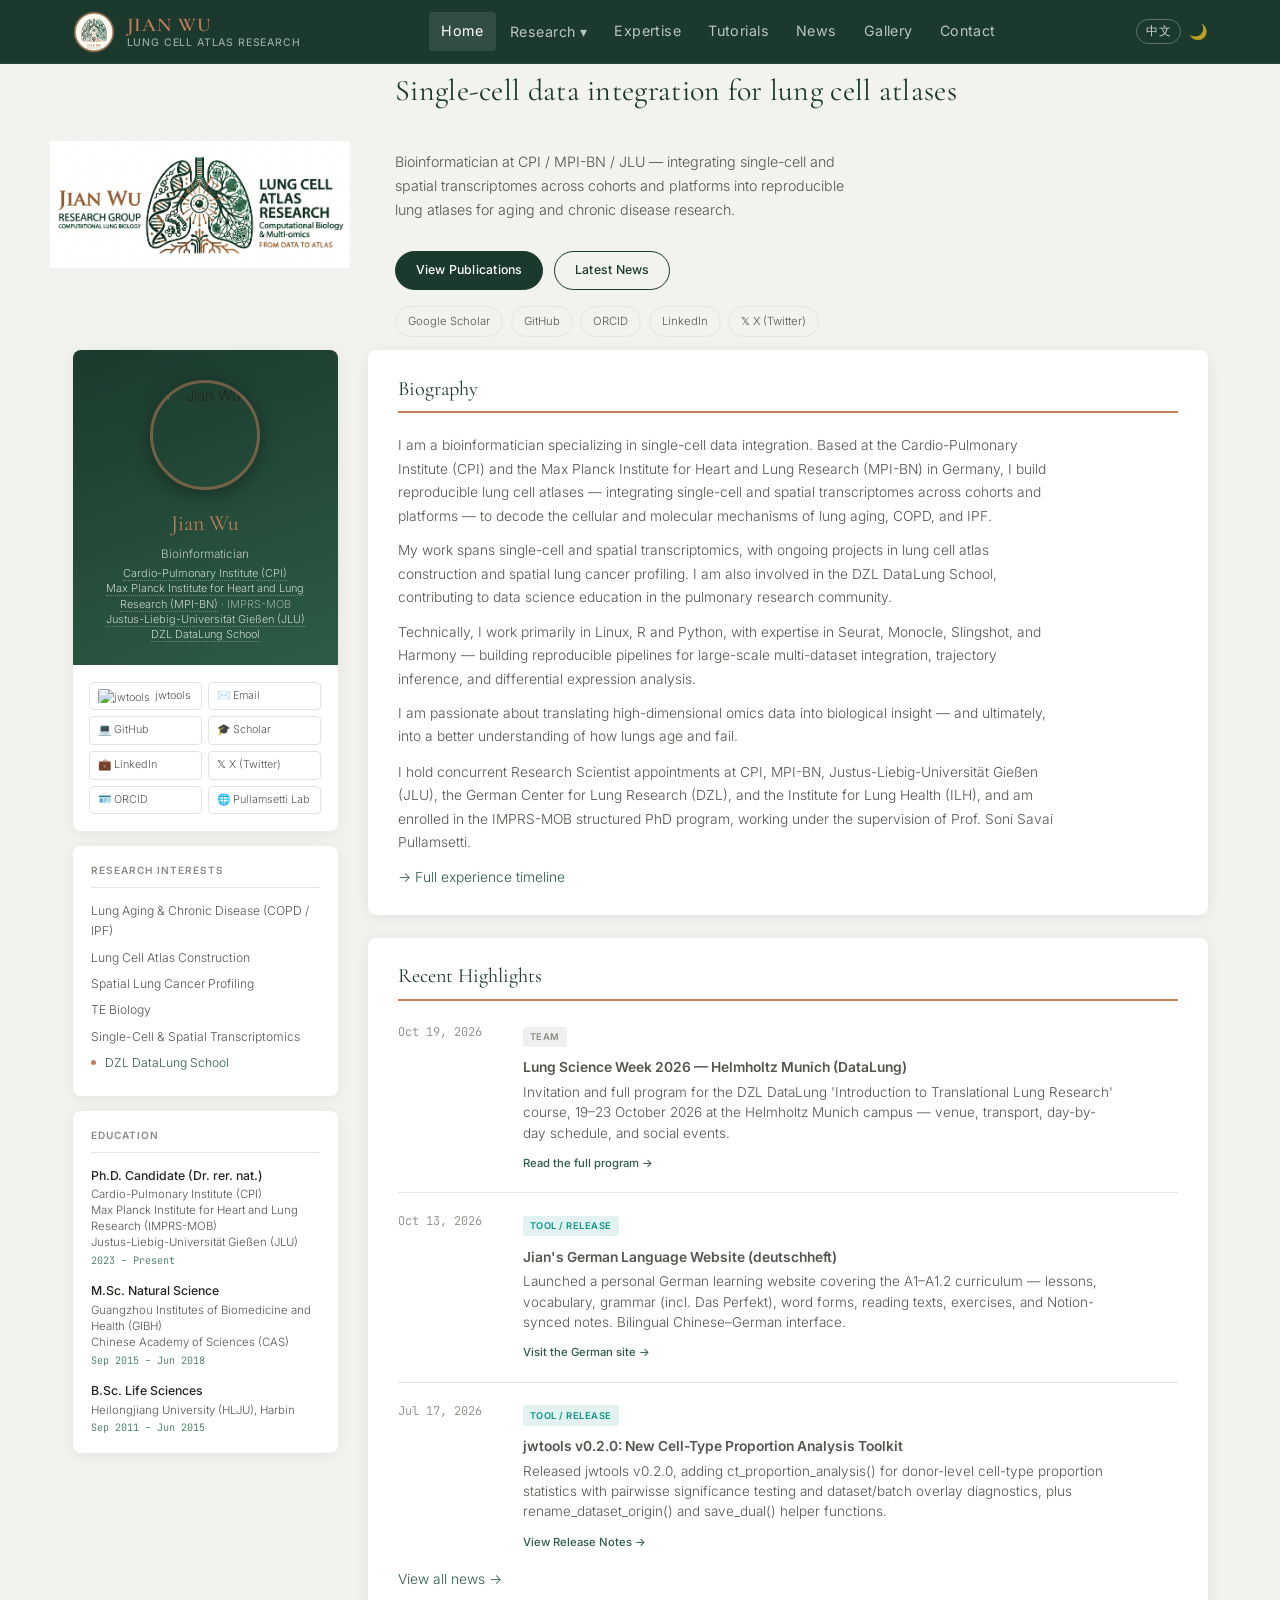
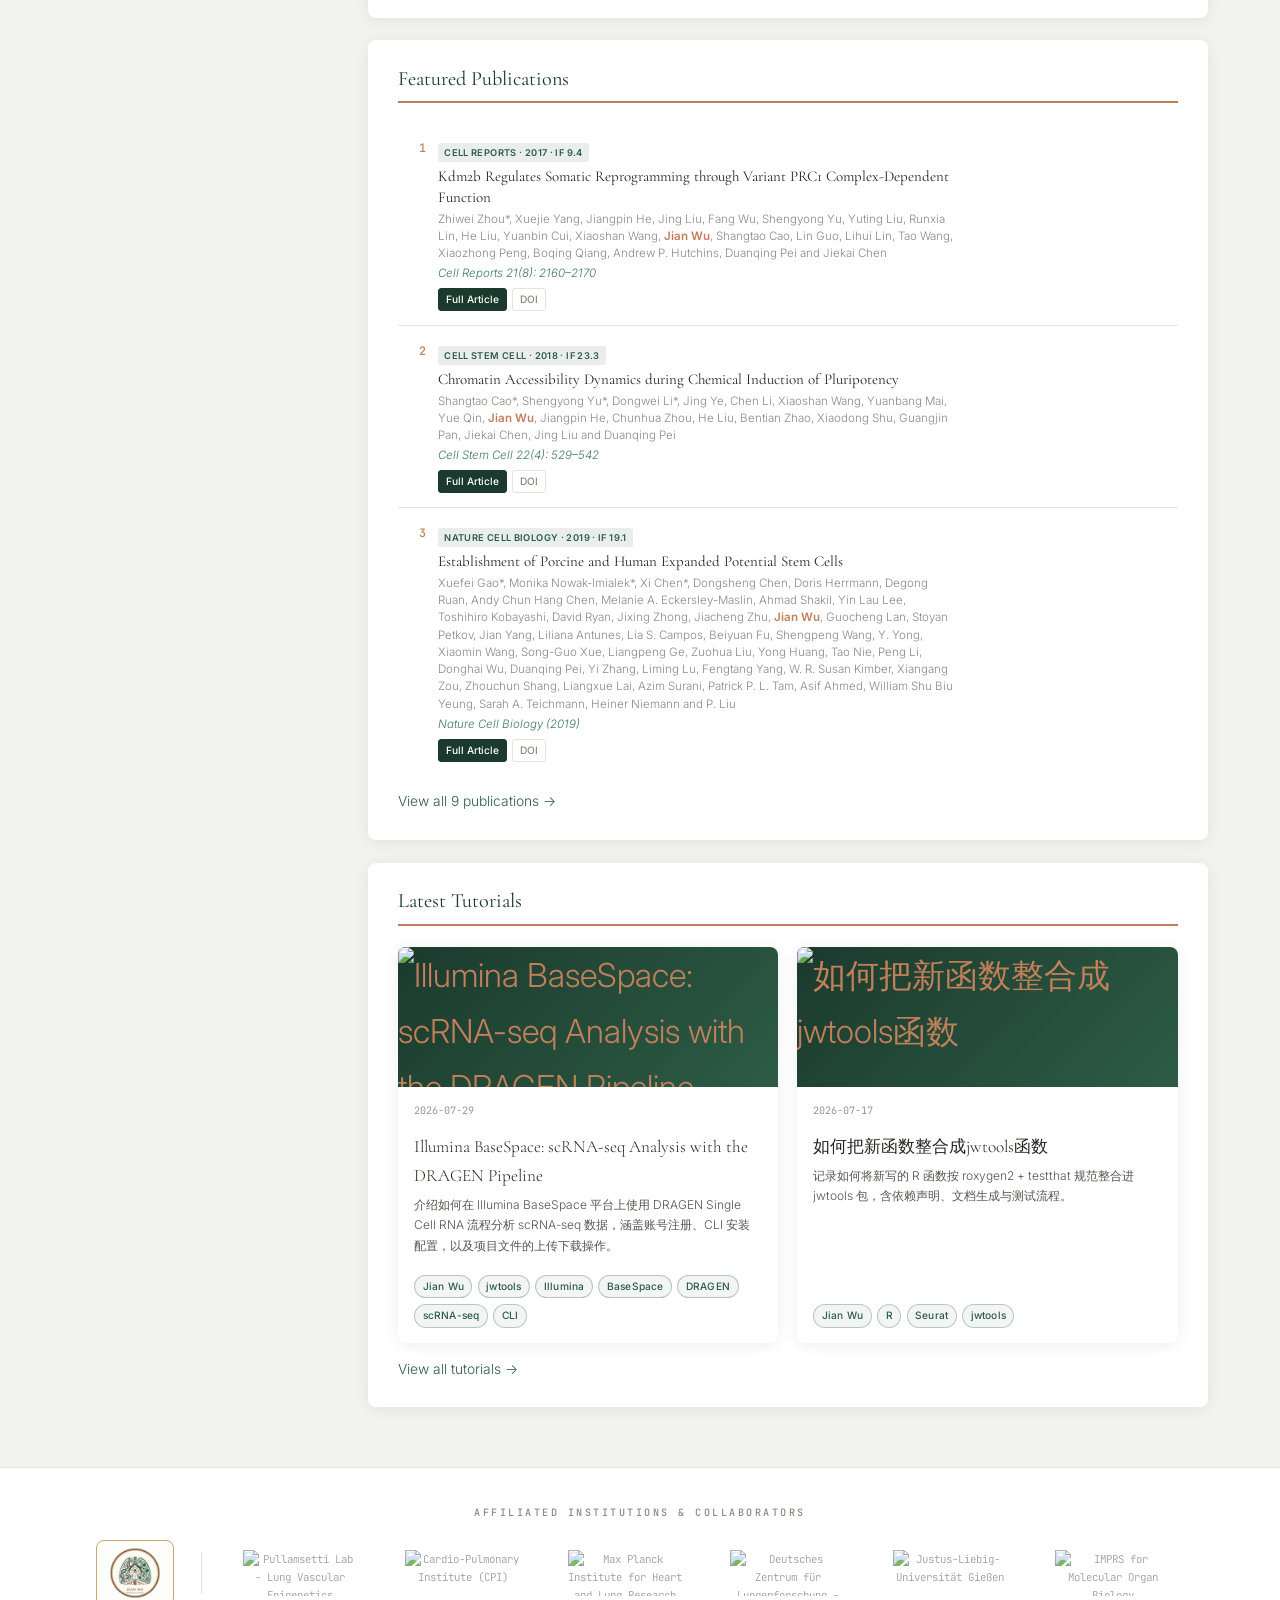
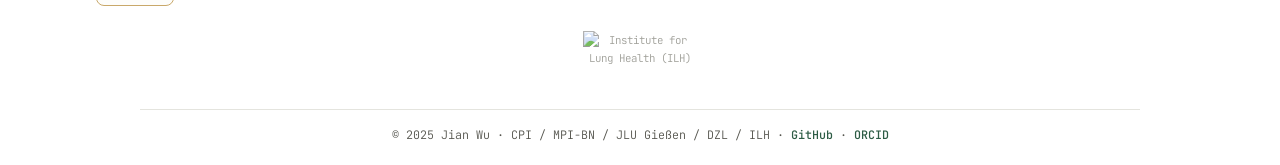
==== commit bcc5d7a2: "content(home): 公开站同步方案 A —— atlas 进主标题（脱敏版） - hero.tagline：Single-cell data integration for lung cel" ====
--- a/index.html
+++ b/index.html
@@ -97,8 +97,8 @@
          alt="Jian Wu Research Group - Lung Cell Atlas Research | Computational Biology & Multi-omics"
          class="hero-logo-img">
     <div class="hero-text">
-      <p class="hero-tagline" data-i18n="hero.tagline">Single-cell data integration for lung aging &amp; disease</p>
-      <p class="hero-sub" data-i18n="hero.sub">Bioinformatician at CPI / MPI-BN / JLU — reproducible integration of single-cell and spatial lung atlases.</p>
+      <p class="hero-tagline" data-i18n="hero.tagline">Single-cell data integration for lung cell atlases</p>
+      <p class="hero-sub" data-i18n="hero.sub">Bioinformatician at CPI / MPI-BN / JLU — integrating single-cell and spatial transcriptomes across cohorts and platforms into reproducible lung atlases for aging and chronic disease research.</p>
       <div class="hero-cta-row">
         <a href="publications.html" class="hero-cta-btn" data-i18n="hero.pubs">View Publications</a>
         <a href="news.html" class="hero-cta-btn hero-cta-outline" data-i18n="hero.news">Latest News</a>
@@ -185,7 +185,7 @@
     <div class="section" id="bio">
       <h2 class="sec-title" data-i18n="sec.bio"><span class="sec-icon">👤</span> Biography</h2>
 
-      <p data-i18n="bio.p1">I am a bioinformatician working at the intersection of single-cell genomics, lung aging, and respiratory disease. Based at the <strong>Cardio-Pulmonary Institute (CPI)</strong> and the <strong>Max Planck Institute for Heart and Lung Research (MPI-BN)</strong> in Germany, I focus on decoding the cellular and molecular mechanisms underlying lung aging, COPD, and IPF.</p>
+      <p data-i18n="bio.p1">I am a bioinformatician specializing in single-cell data integration. Based at the <strong>Cardio-Pulmonary Institute (CPI)</strong> and the <strong>Max Planck Institute for Heart and Lung Research (MPI-BN)</strong> in Germany, I build reproducible lung cell atlases — integrating single-cell and spatial transcriptomes across cohorts and platforms — to decode the cellular and molecular mechanisms of lung aging, COPD, and IPF.</p>
 
       <p data-i18n="bio.p2">My work spans single-cell and spatial transcriptomics, with ongoing projects in <strong>lung cell atlas construction</strong> and <strong>spatial lung cancer profiling</strong>. I am also involved in the <strong>DZL DataLung School</strong>, contributing to data science education in the pulmonary research community.</p>
 
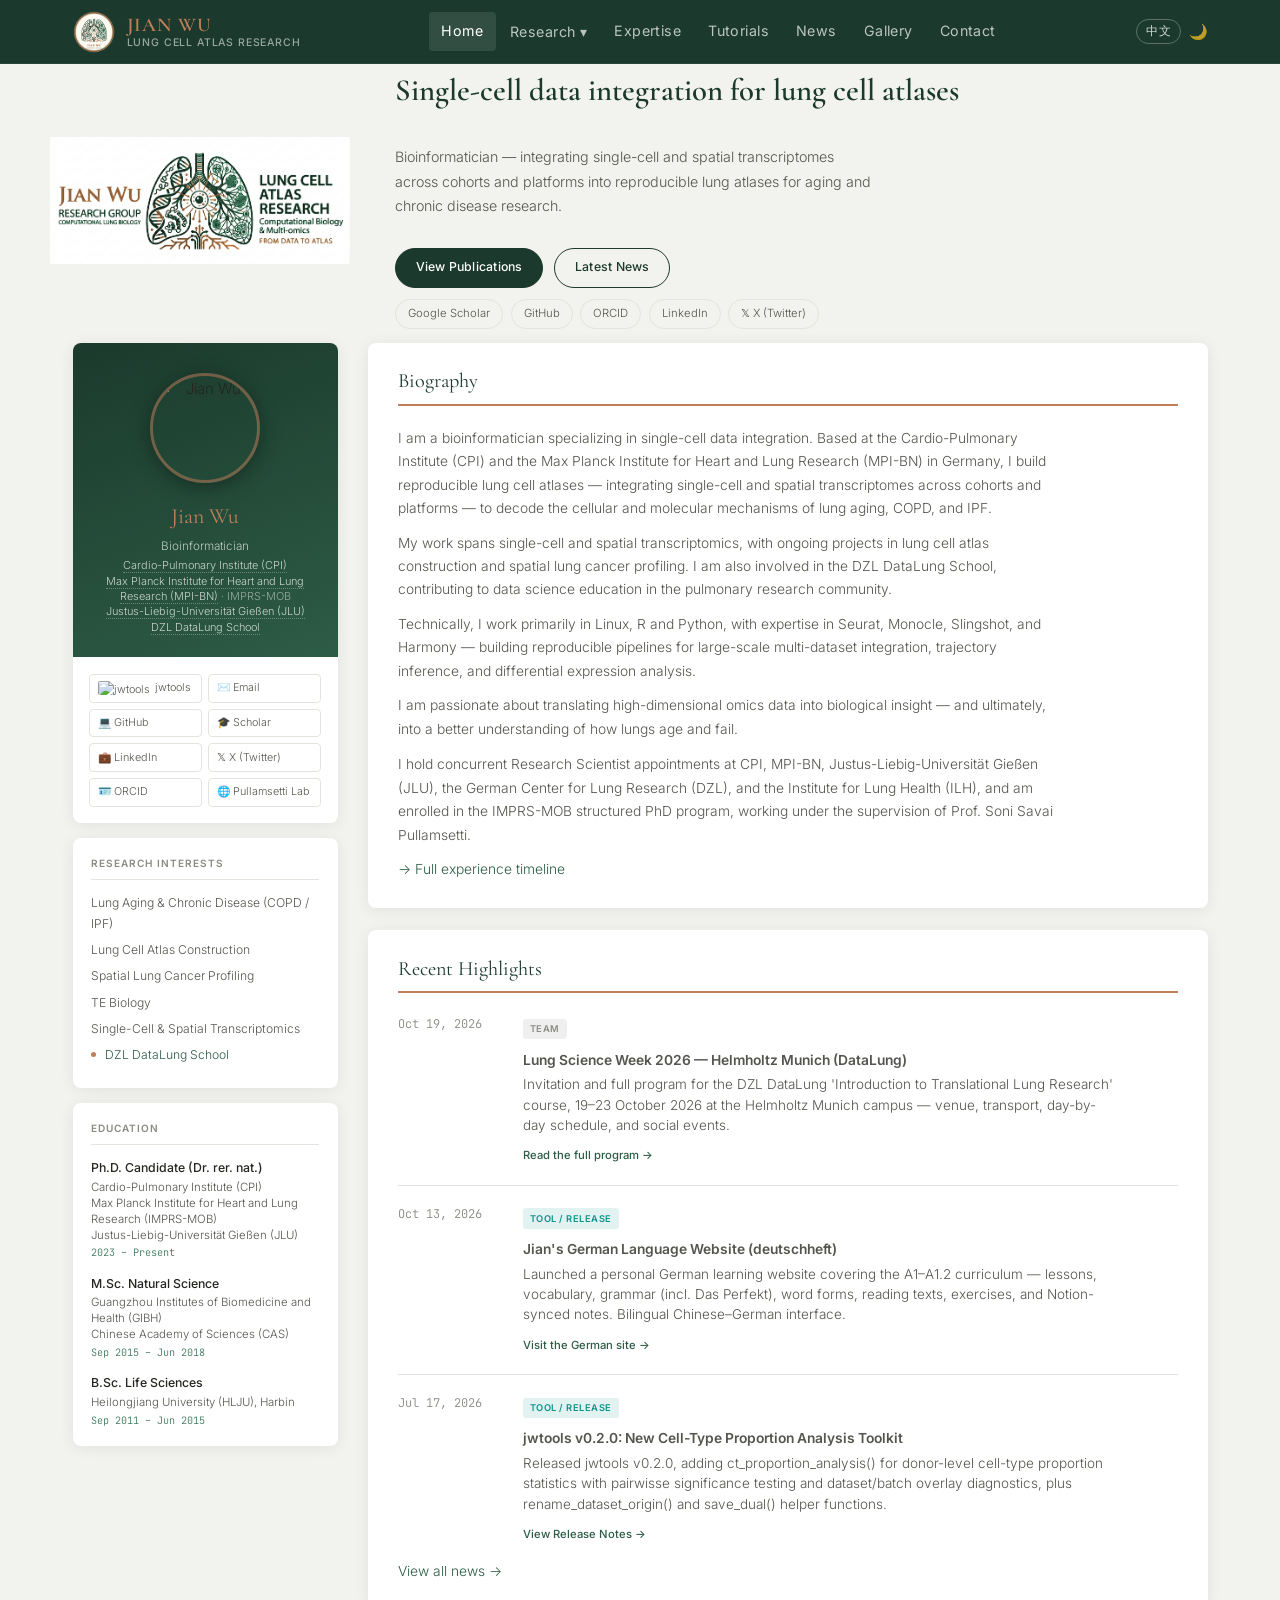
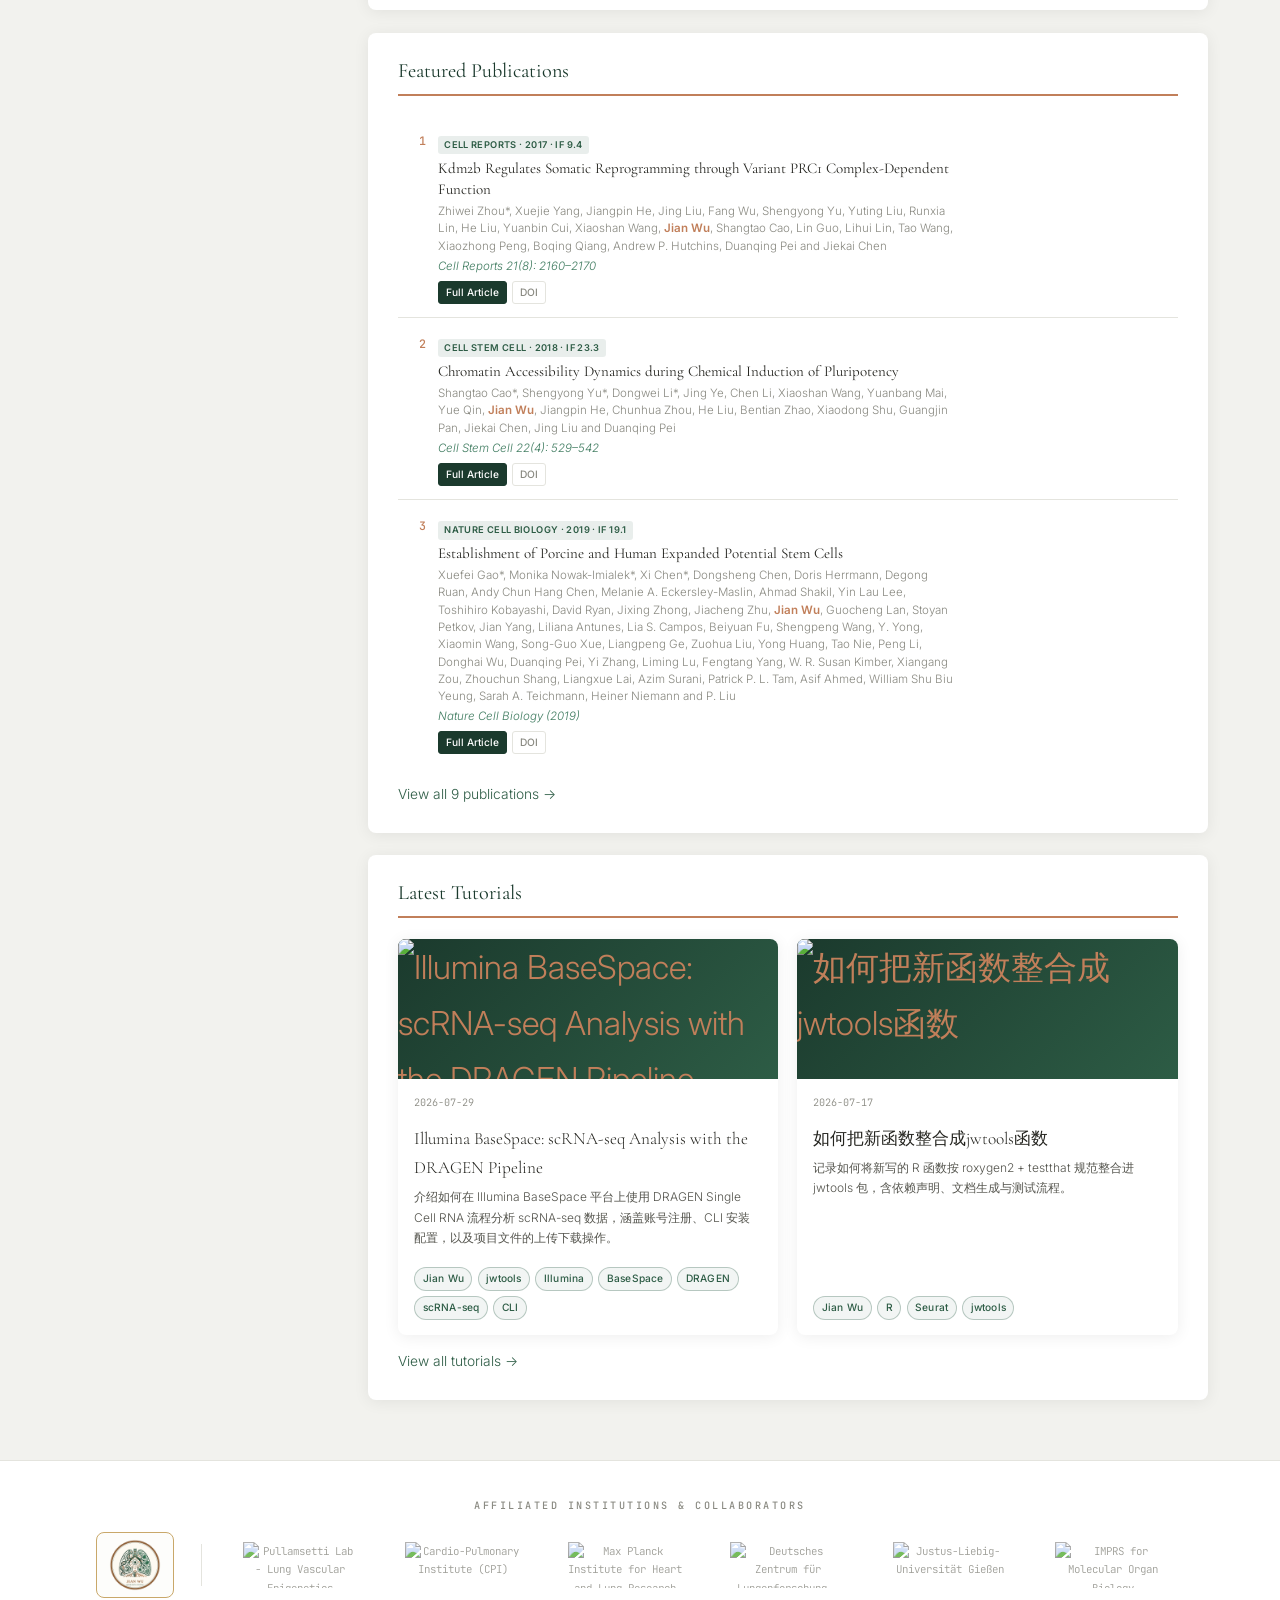
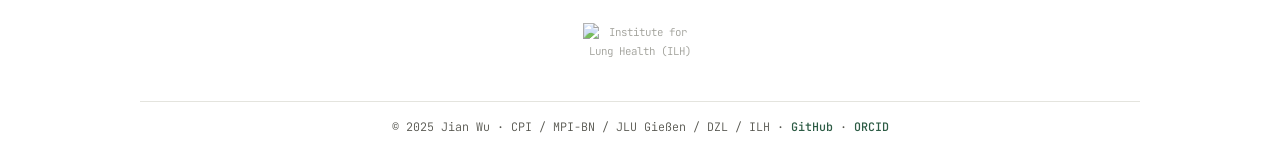
==== commit 4ce95870: "style(home): 同步标题强调与间距调整、副标题去掉机构前缀 与前次文案改动配套的视觉调整（两站共用同一套 hero 样式）： - hero-tagline：font-weight 400 →" ====
--- a/index.html
+++ b/index.html
@@ -98,7 +98,7 @@
          class="hero-logo-img">
     <div class="hero-text">
       <p class="hero-tagline" data-i18n="hero.tagline">Single-cell data integration for lung cell atlases</p>
-      <p class="hero-sub" data-i18n="hero.sub">Bioinformatician at CPI / MPI-BN / JLU — integrating single-cell and spatial transcriptomes across cohorts and platforms into reproducible lung atlases for aging and chronic disease research.</p>
+      <p class="hero-sub" data-i18n="hero.sub">Bioinformatician — integrating single-cell and spatial transcriptomes across cohorts and platforms into reproducible lung atlases for aging and chronic disease research.</p>
       <div class="hero-cta-row">
         <a href="publications.html" class="hero-cta-btn" data-i18n="hero.pubs">View Publications</a>
         <a href="news.html" class="hero-cta-btn hero-cta-outline" data-i18n="hero.news">Latest News</a>
--- a/assets/css/style.css
+++ b/assets/css/style.css
@@ -404,15 +404,15 @@
 }
 .hero-text{
     display:flex;flex-direction:column;align-items:flex-start;
-    gap:1.1rem
+    gap:.75rem
 }
 .hero-tagline{
-    font-family:'Cormorant Garamond',serif;font-size:2rem;font-weight:400;
-    color:var(--green-dark);line-height:1.25;letter-spacing:.01em
+    font-family:'Cormorant Garamond',serif;font-size:2.05rem;font-weight:600;
+    color:var(--green-dark);line-height:1.22;letter-spacing:0
 }
 body.dark .hero-tagline{color:var(--copper-light)}
 .hero-sub{font-size:.95rem;color:var(--text-2);line-height:1.7;max-width:480px}
-.hero-text .hero-cta-row{justify-content:flex-start}
+.hero-text .hero-cta-row{justify-content:flex-start;margin-top:.5rem}
 .hero-links{display:flex;flex-wrap:wrap;gap:.5rem}
 .hero-links a{
     font-size:.75rem;padding:.3rem .8rem;border:1px solid var(--border);
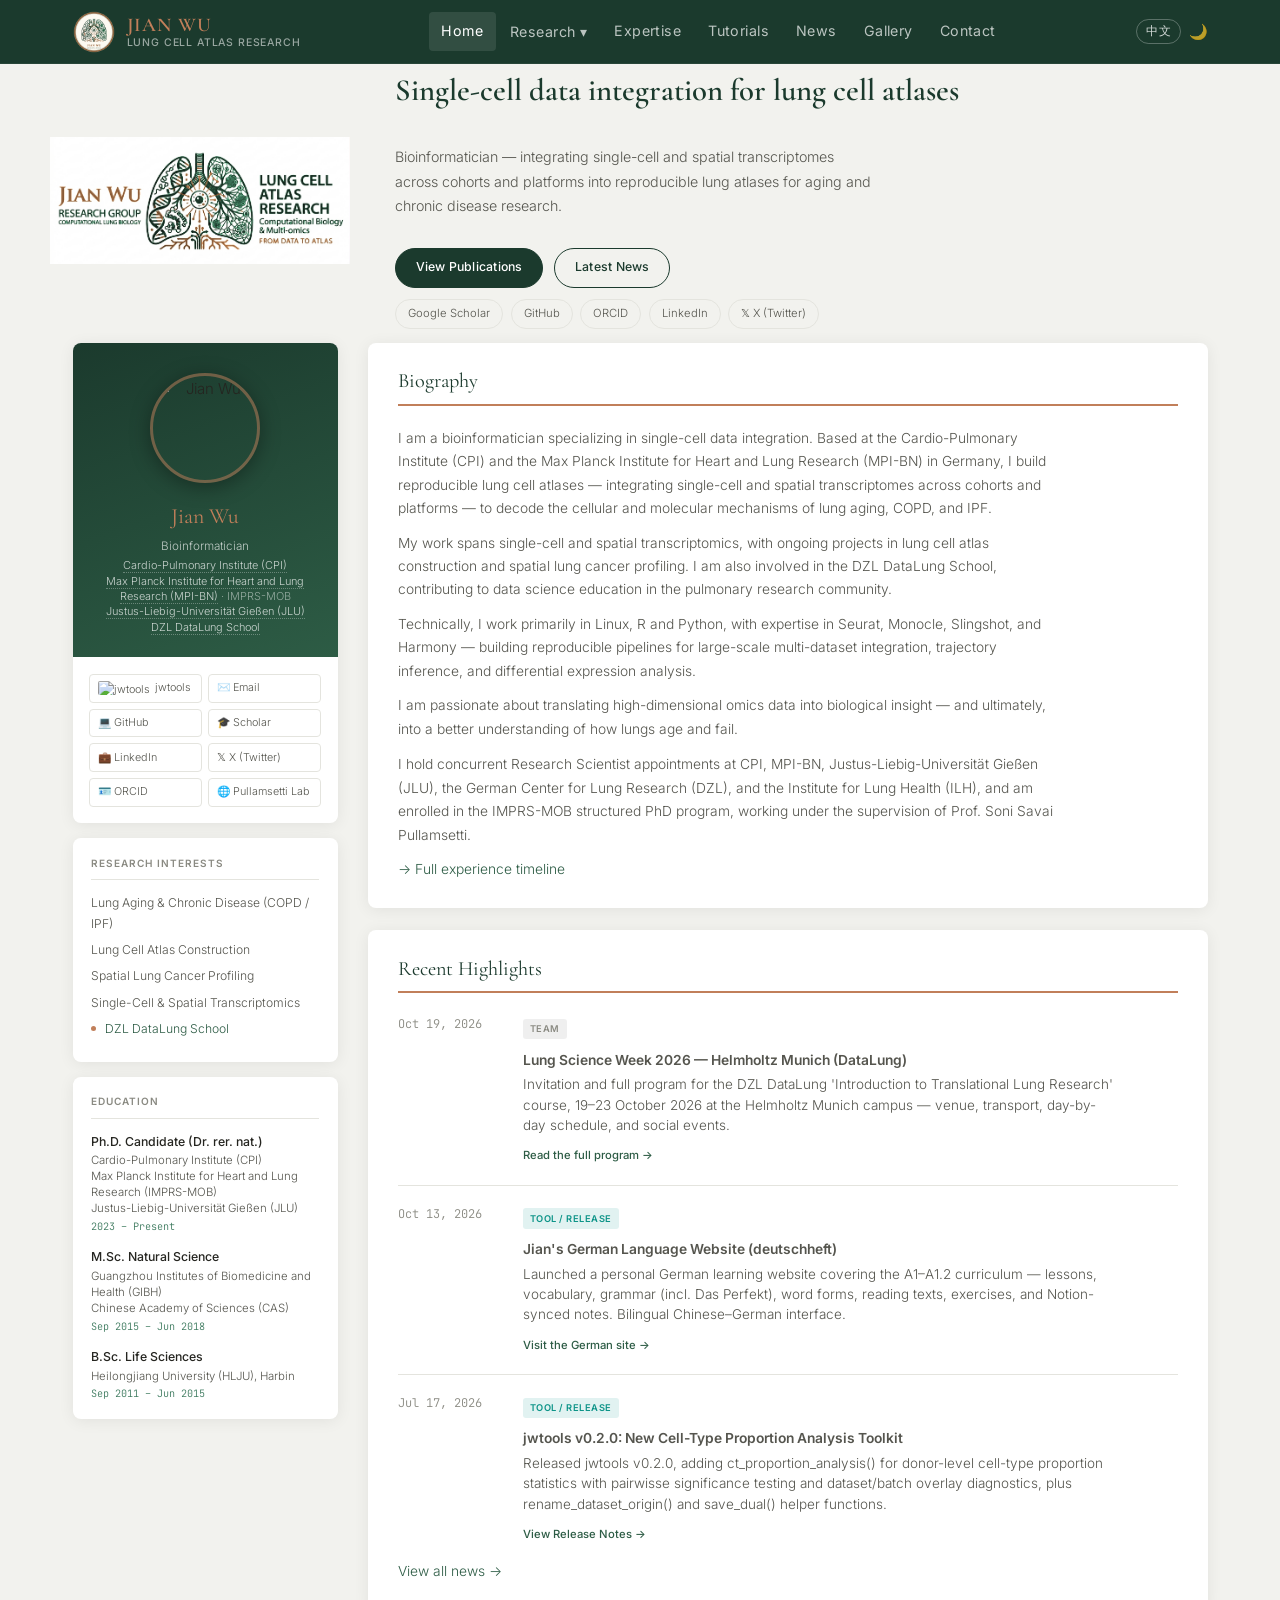
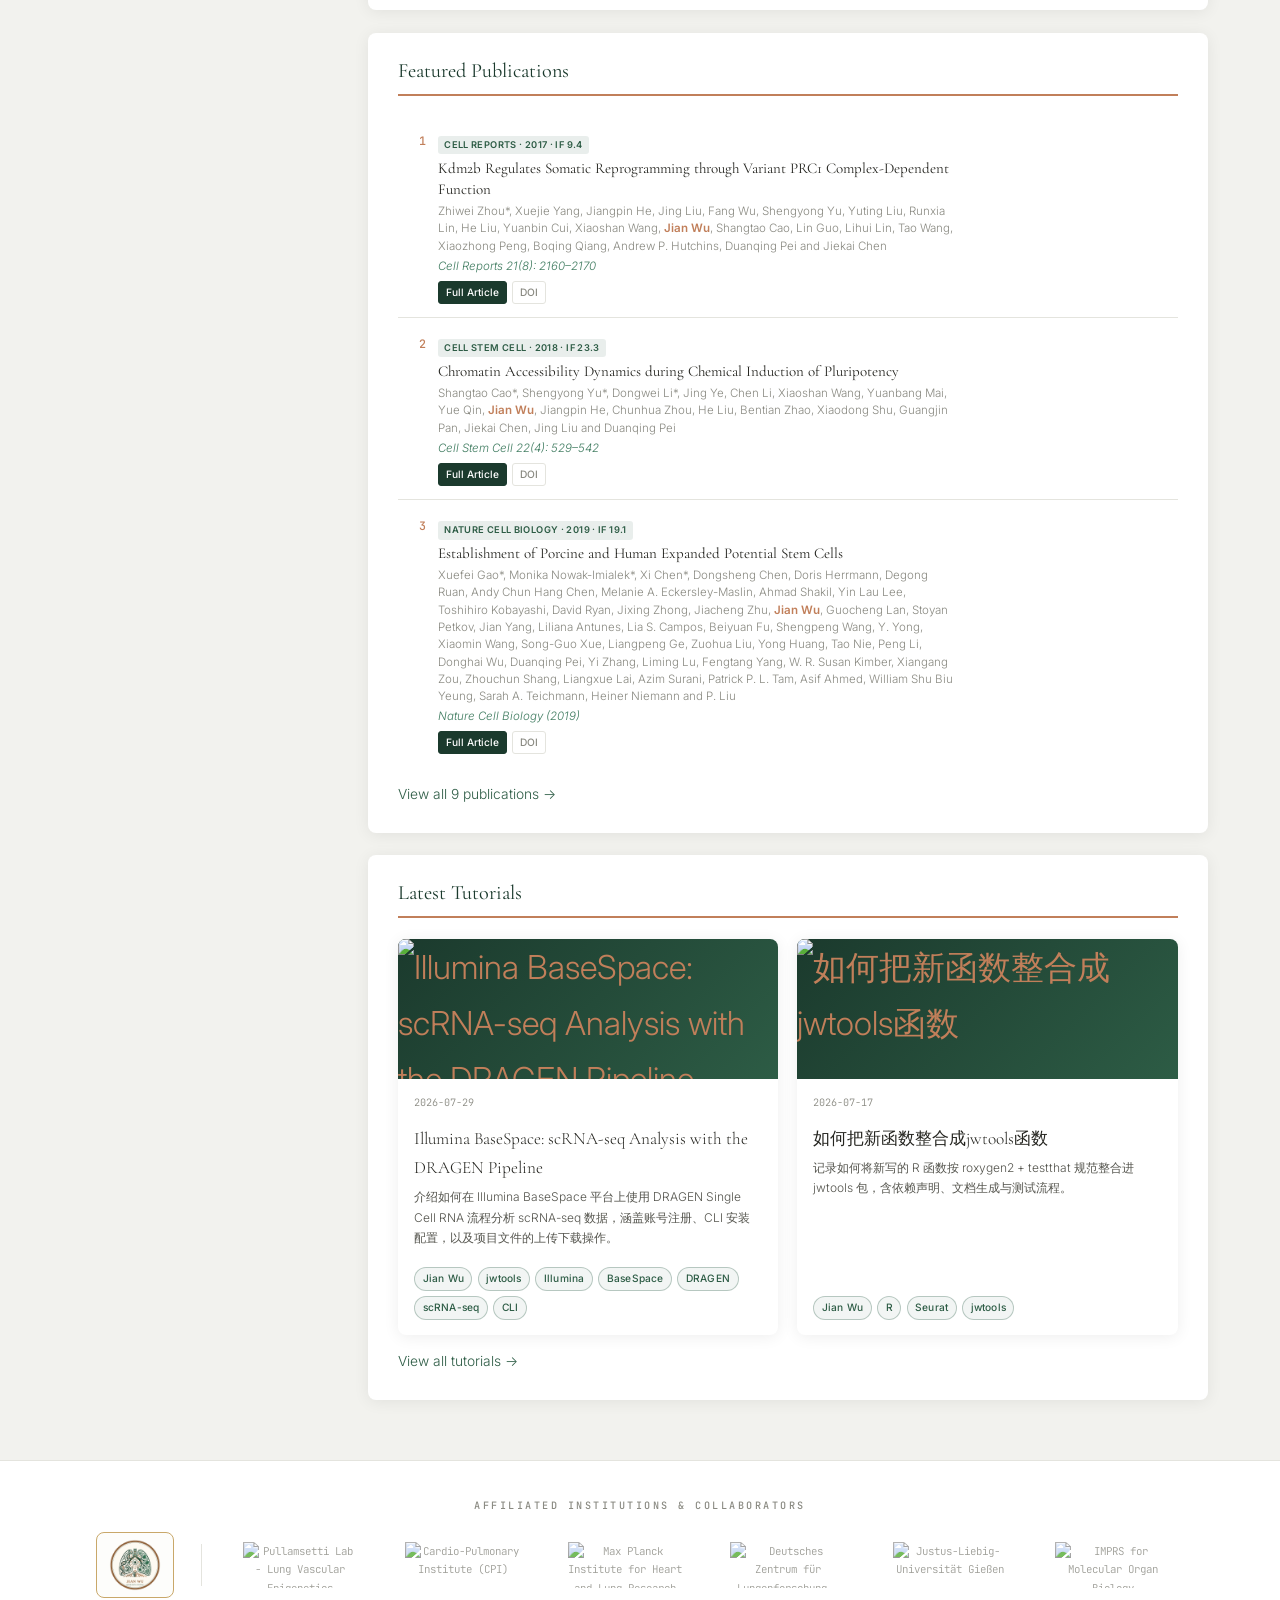
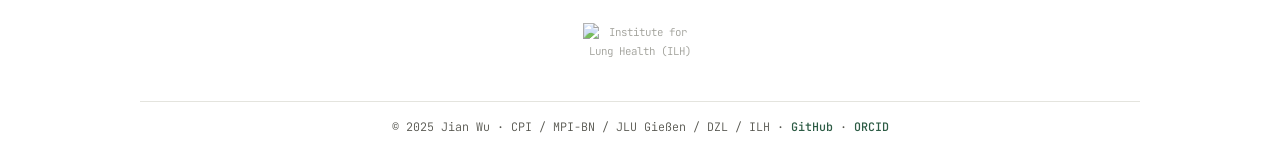
==== commit 383a682a: "content(public): 脱敏 —— 删除 Research Interests 的 TE Biology，并处理 experience 中的转座子表述 1) index.html RESEA" ====
--- a/index.html
+++ b/index.html
@@ -155,7 +155,6 @@
       <div class="int-item" data-i18n="int.1"><span class="int-dot"></span>Lung Aging &amp; Chronic Disease (COPD / IPF)</div>
       <div class="int-item" data-i18n="int.2"><span class="int-dot"></span>Lung Cell Atlas Construction</div>
       <div class="int-item" data-i18n="int.3"><span class="int-dot"></span>Spatial Lung Cancer Profiling</div>
-      <div class="int-item" data-i18n="int.4"><span class="int-dot"></span>TE Biology</div>
       <div class="int-item" data-i18n="int.5"><span class="int-dot"></span>Single-Cell &amp; Spatial Transcriptomics</div>
       <div class="int-item"><span class="int-dot"></span><a href="https://dzl.de/en/academy-training/dzl-datalung-school-academy/" target="_blank" rel="noopener">DZL DataLung School</a></div>
     </div>
--- a/assets/css/style.css
+++ b/assets/css/style.css
@@ -227,7 +227,7 @@
 /* Tutorials 年份分组标题（仅在 tutorials.html 完整列表页使用，
    由 render.js 的 renderTutorials(..., { groupByYear:true }) 插入）
    —— grid-column:1/-1 让它跨越 .tut-grid 的整行，而不是被当成一张卡片 */
-.tut-year-label{
+.tut-year-label,.gal-year-label{
   grid-column:1 / -1;
   font-family:'Cormorant Garamond',serif;
   font-size:1.4rem;
@@ -237,10 +237,13 @@
   padding:1.4rem 0 .5rem;
   margin:0;
 }
-.tut-year-label:first-child{padding-top:0}
-body.dark .tut-year-label{color:var(--copper-light)}
+.tut-year-label:first-child,.gal-year-label:first-child{padding-top:0}
+body.dark .tut-year-label,body.dark .gal-year-label{color:var(--copper-light)}
 
 /* ─── Gallery ─── */
+/* 年份分组标题：复用 .tut-year-label 的规则，仅把字号与内距调小
+   （相册条目比教程卡片密，1.4rem 会显得过重） */
+.gal-year-label{font-size:1.2rem;padding:1.1rem 0 .4rem}
 .gal-tabs-row{display:flex;gap:.5rem;margin-bottom:.75rem;flex-wrap:wrap;align-items:center}
 .gal-tabs-row:last-of-type{margin-bottom:1.25rem}
 .gal-tab-label{font-size:.68rem;color:var(--text-3);letter-spacing:.05em;text-transform:uppercase;align-self:center;margin-right:.3rem}
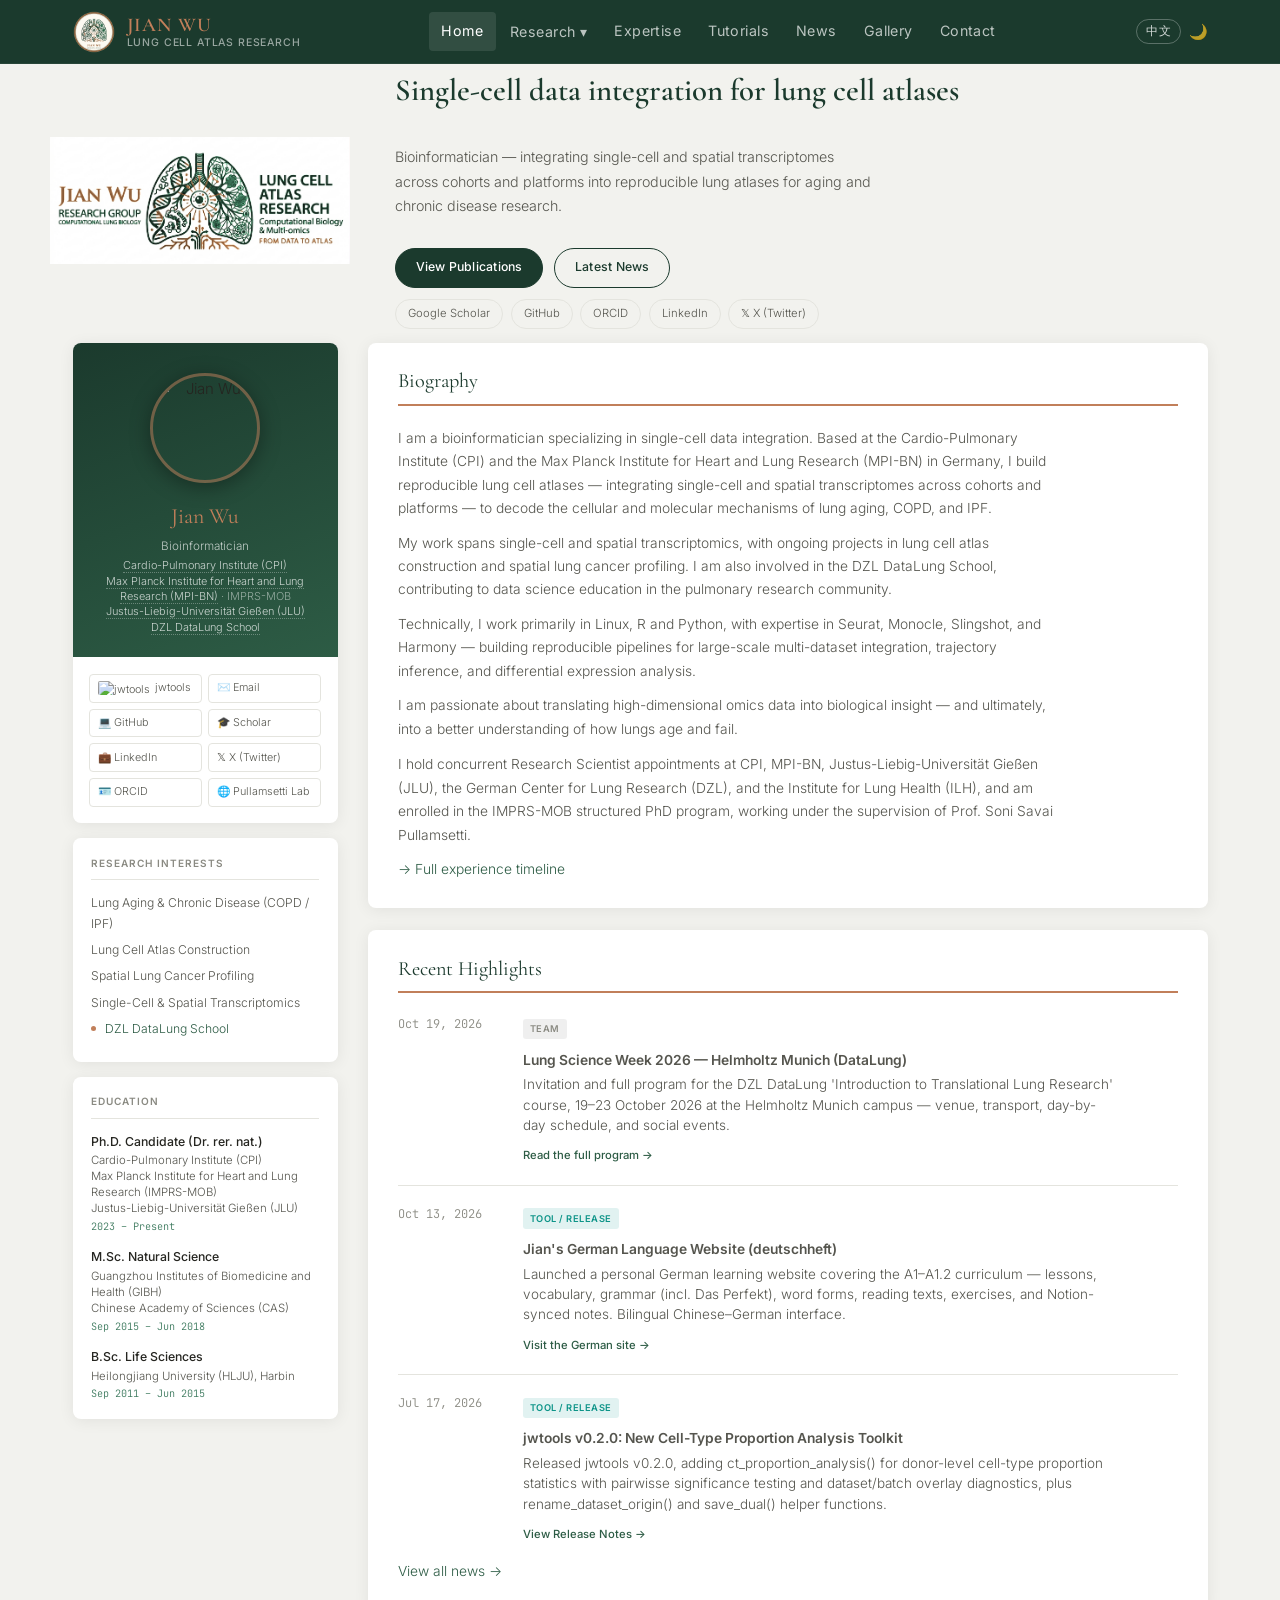
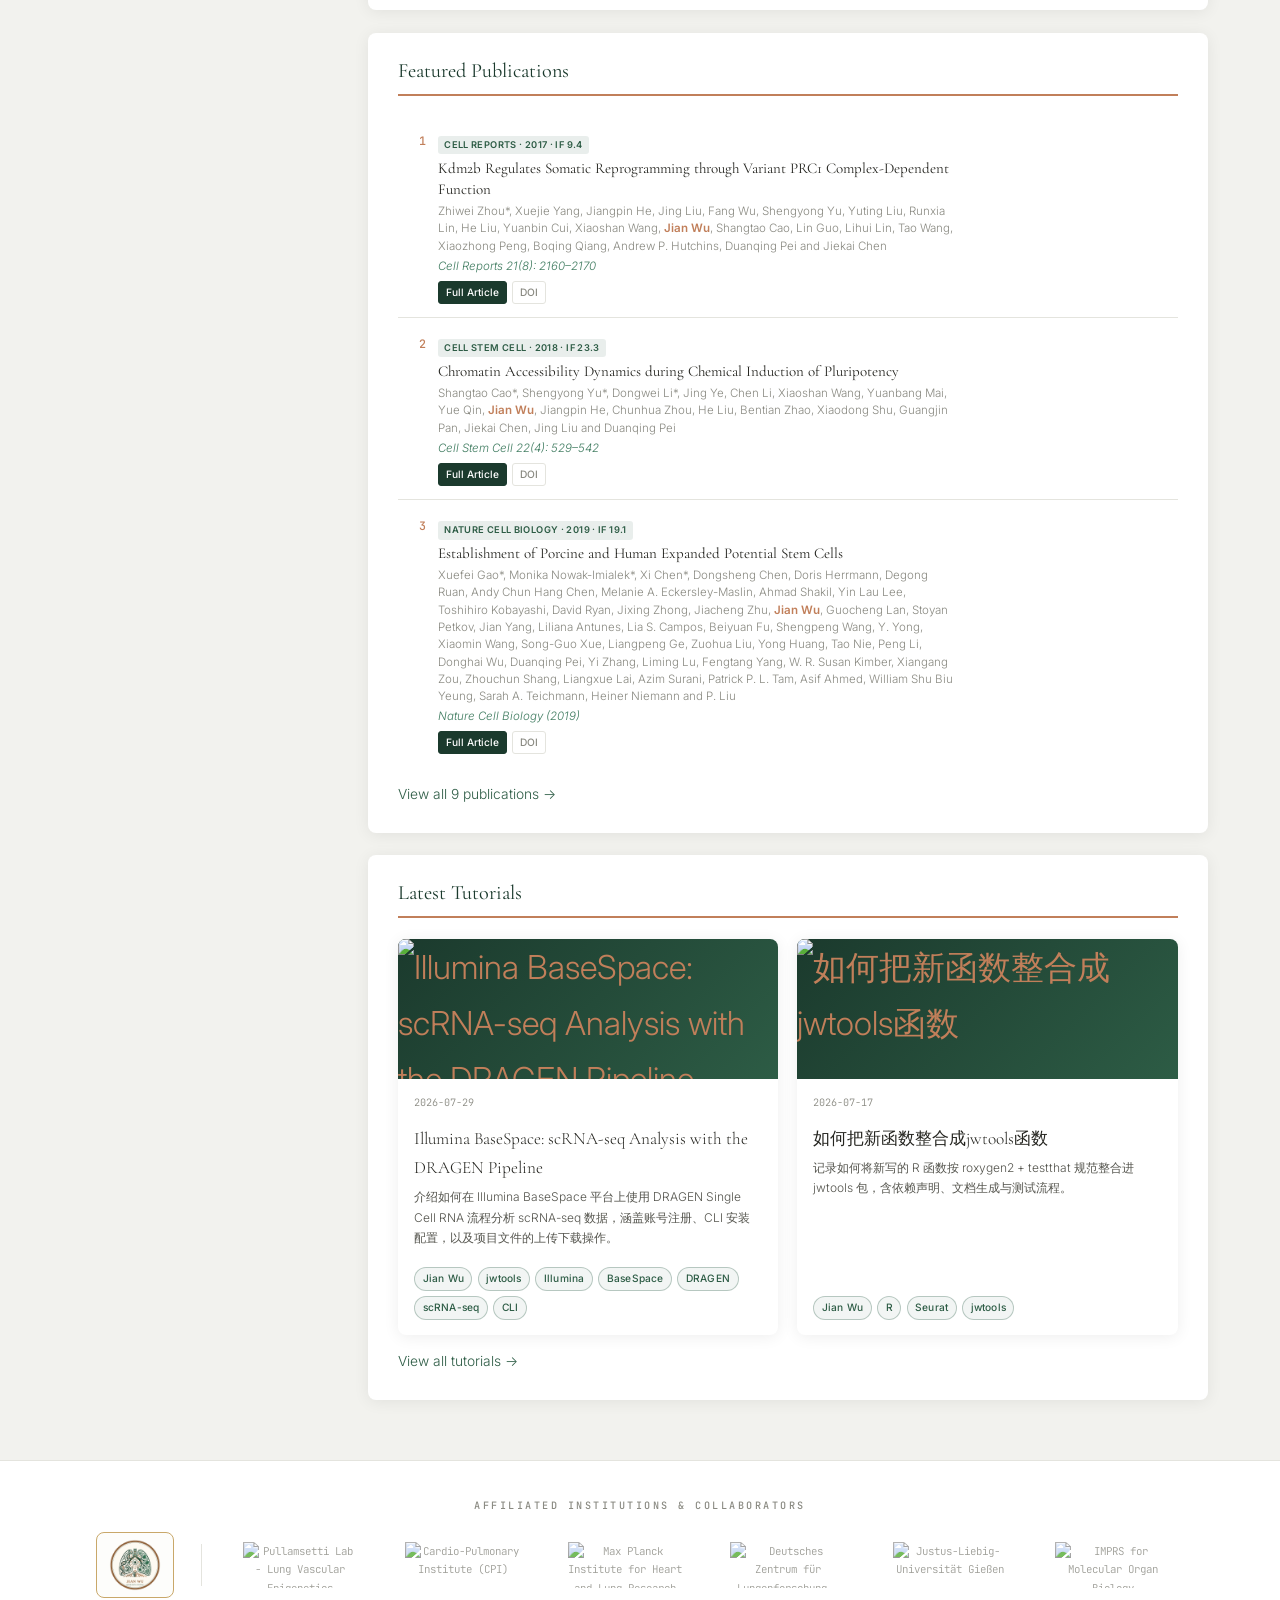
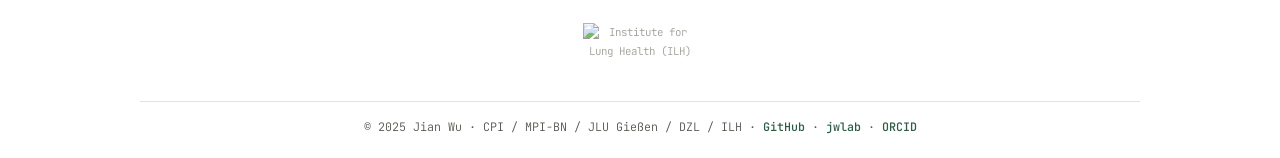
==== commit 3632406e: "feat(public): 新增能力横幅与 jwlab 页脚链接（Jian 点名 ①+②） ① expertise.html 顶部能力横幅： - 复制 banner-hero.svg + banner" ====
--- a/index.html
+++ b/index.html
@@ -264,6 +264,7 @@
   <div class="footer-copyright">
     © 2025 Jian Wu · CPI / MPI-BN / JLU Gießen / DZL / ILH ·
     <a href="https://github.com/jianwu-atlas" target="_blank">GitHub</a> ·
+    <a href="https://github.com/jianwu-atlas/jwlab" target="_blank" rel="noopener">jwlab</a> ·
     <a href="https://orcid.org/0000-0003-4720-2374" target="_blank">ORCID</a>
   </div>
 
--- a/assets/css/style.css
+++ b/assets/css/style.css
@@ -1056,3 +1056,18 @@
   .tut-article-body h3{ font-size: 1.1rem; }
   .tut-article-body pre{ font-size: 0.78rem; padding: 0.85rem 1rem; }
 }
+
+/* ── 能力横幅（expertise.html）─────────────────────────────
+   矢量为主、WebP 后备；移动端隐藏（1814×440 缩到 350px 会糊）。 */
+.banner-wrap{
+  margin-bottom:1.5rem;
+  border-radius:var(--radius);
+  overflow:hidden;
+  box-shadow:var(--shadow);
+  background:var(--card);
+}
+.banner-wrap img{ display:block; width:100%; height:auto; }
+
+@media (max-width:640px){
+  .banner-wrap{ display:none; }
+}
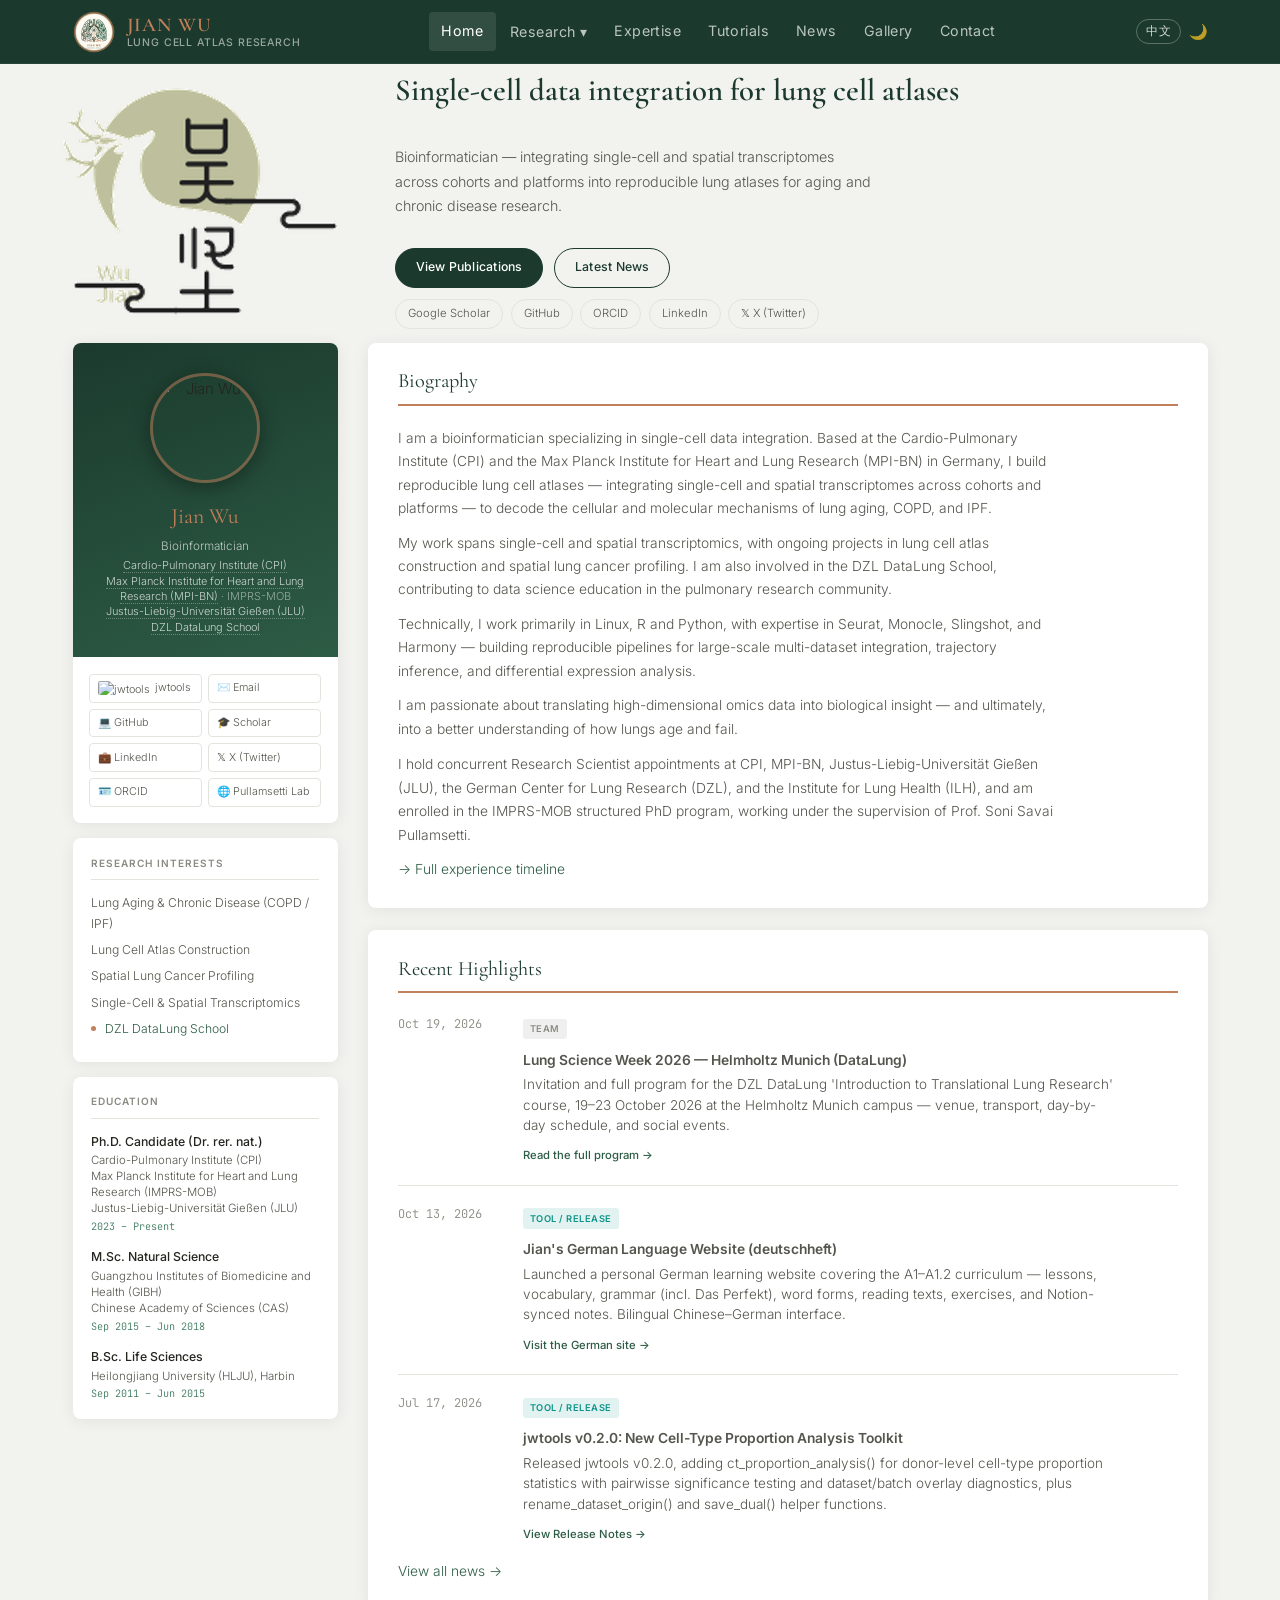
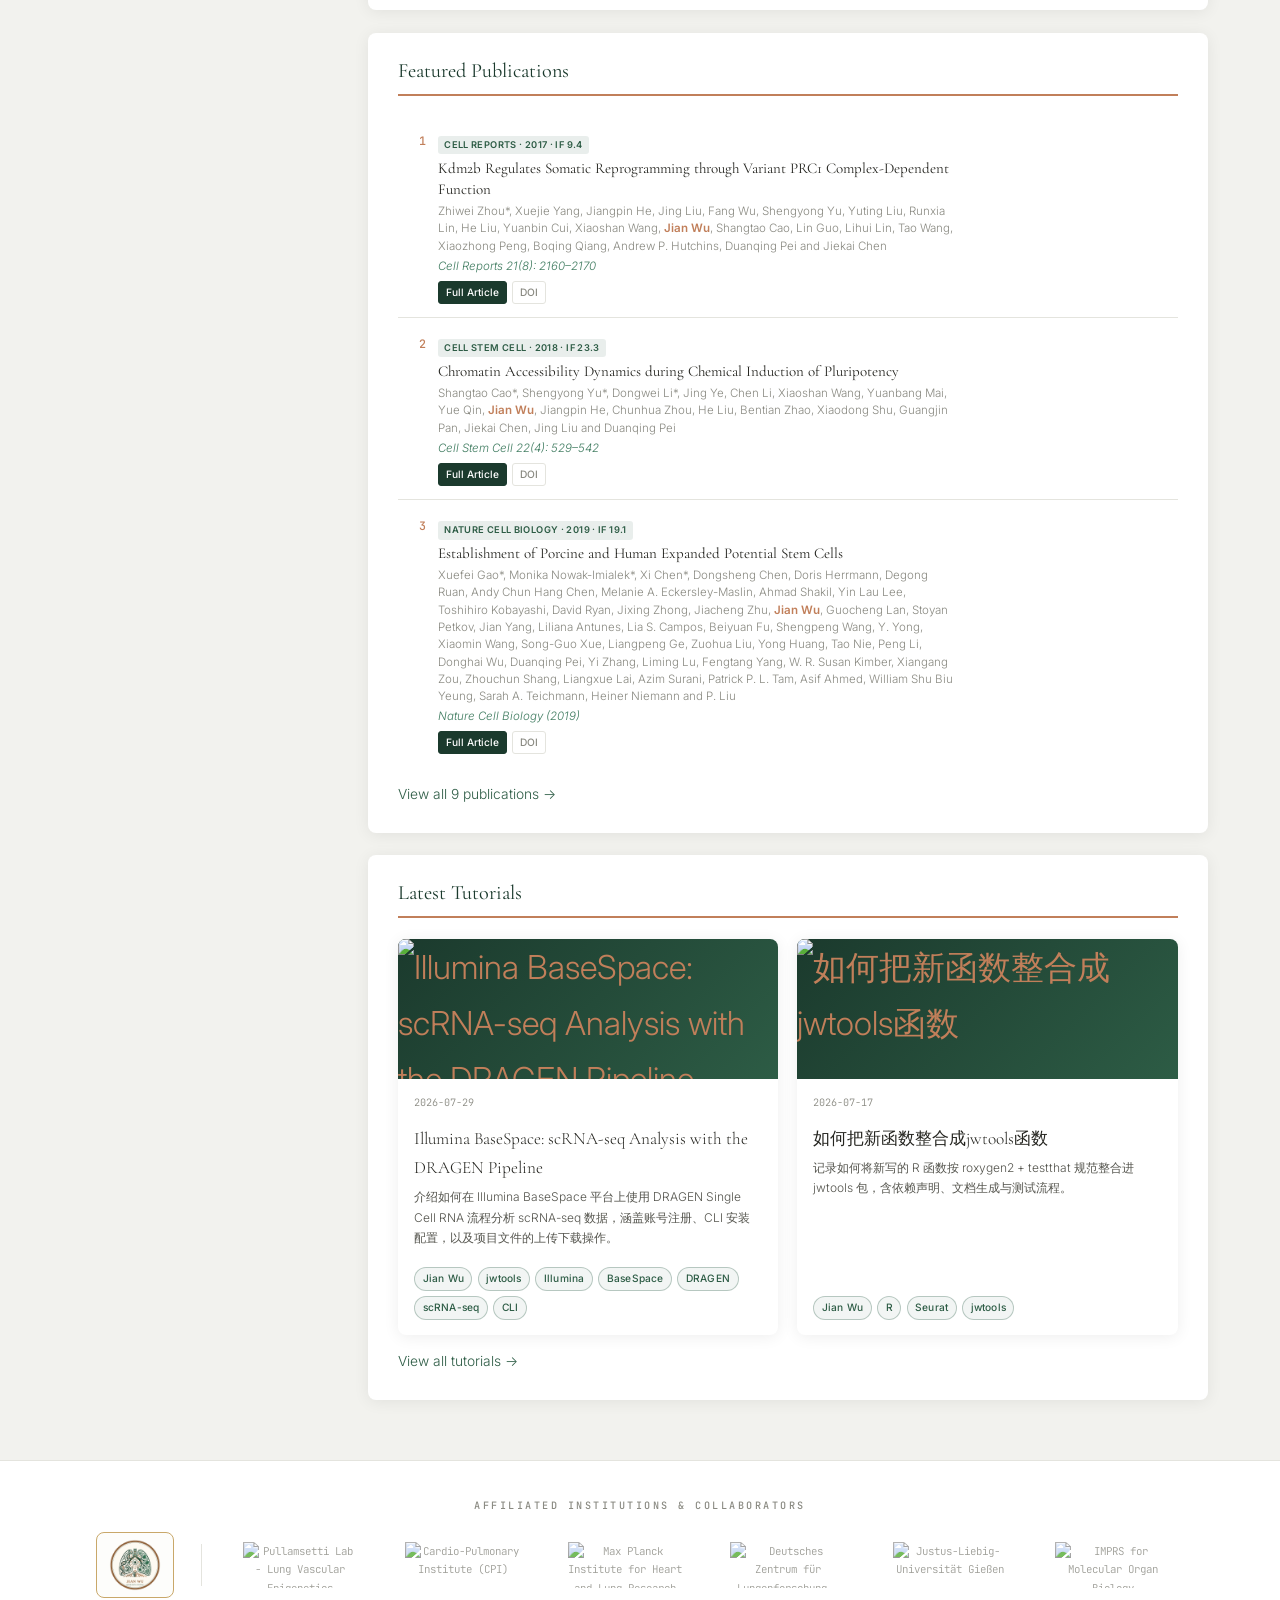
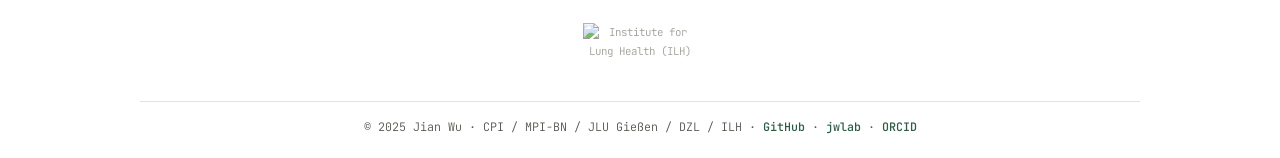
==== commit bacf162e: "feat(public): 首页 hero logo 换成书法鹿盘版（Jian 点名） - src: Jian_Wu_logo.png -> wu_jian_lockup.png（文件本已在库，哈希与" ====
--- a/index.html
+++ b/index.html
@@ -93,8 +93,8 @@
 <!-- ============ Hero Logo Section (index.html only) ============ -->
 <section class="hero-logo-section">
   <div class="hero-logo-inner">
-    <img src="assets/img/logos/Jian_Wu_logo.png"
-         alt="Jian Wu Research Group - Lung Cell Atlas Research | Computational Biology & Multi-omics"
+    <img src="assets/img/logos/wu_jian_lockup.png"
+         alt="Jian Wu - Lung Cell Atlas Research | Computational Biology & Multi-omics"
          class="hero-logo-img">
     <div class="hero-text">
       <p class="hero-tagline" data-i18n="hero.tagline">Single-cell data integration for lung cell atlases</p>
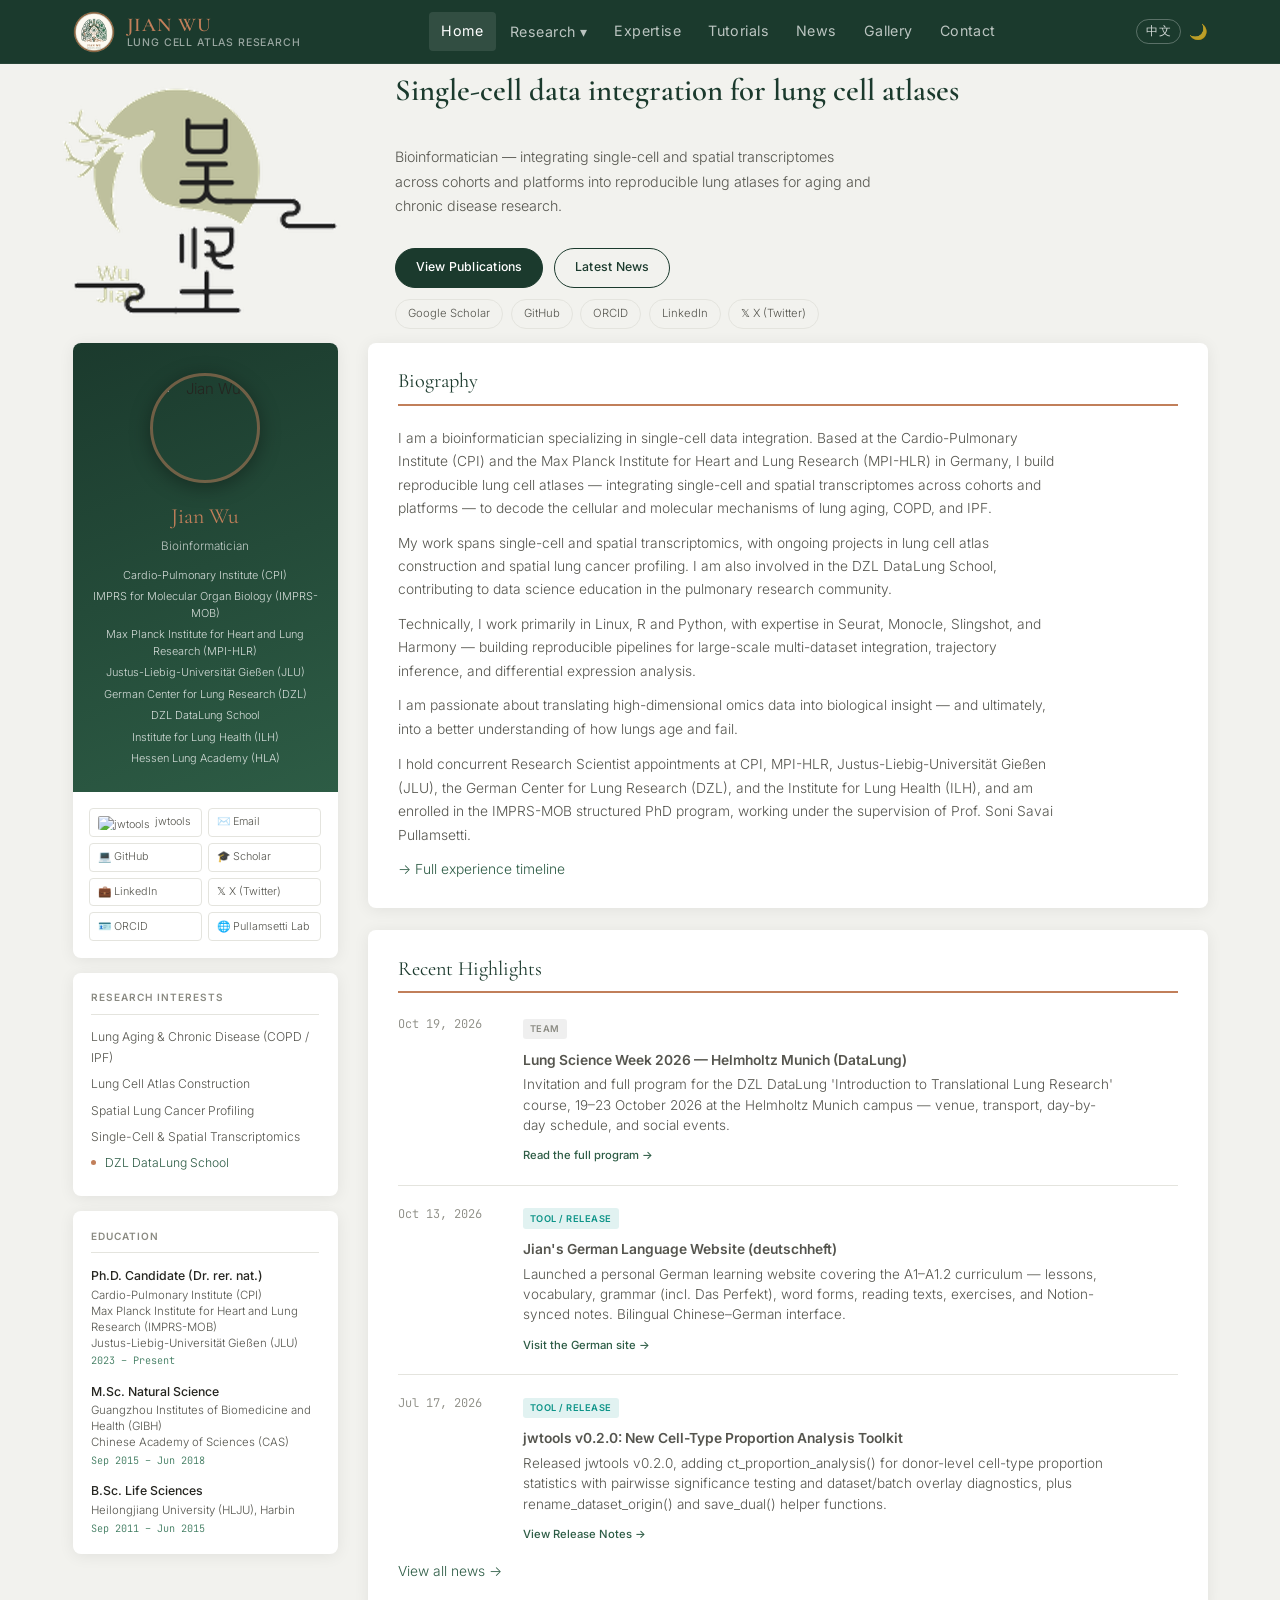
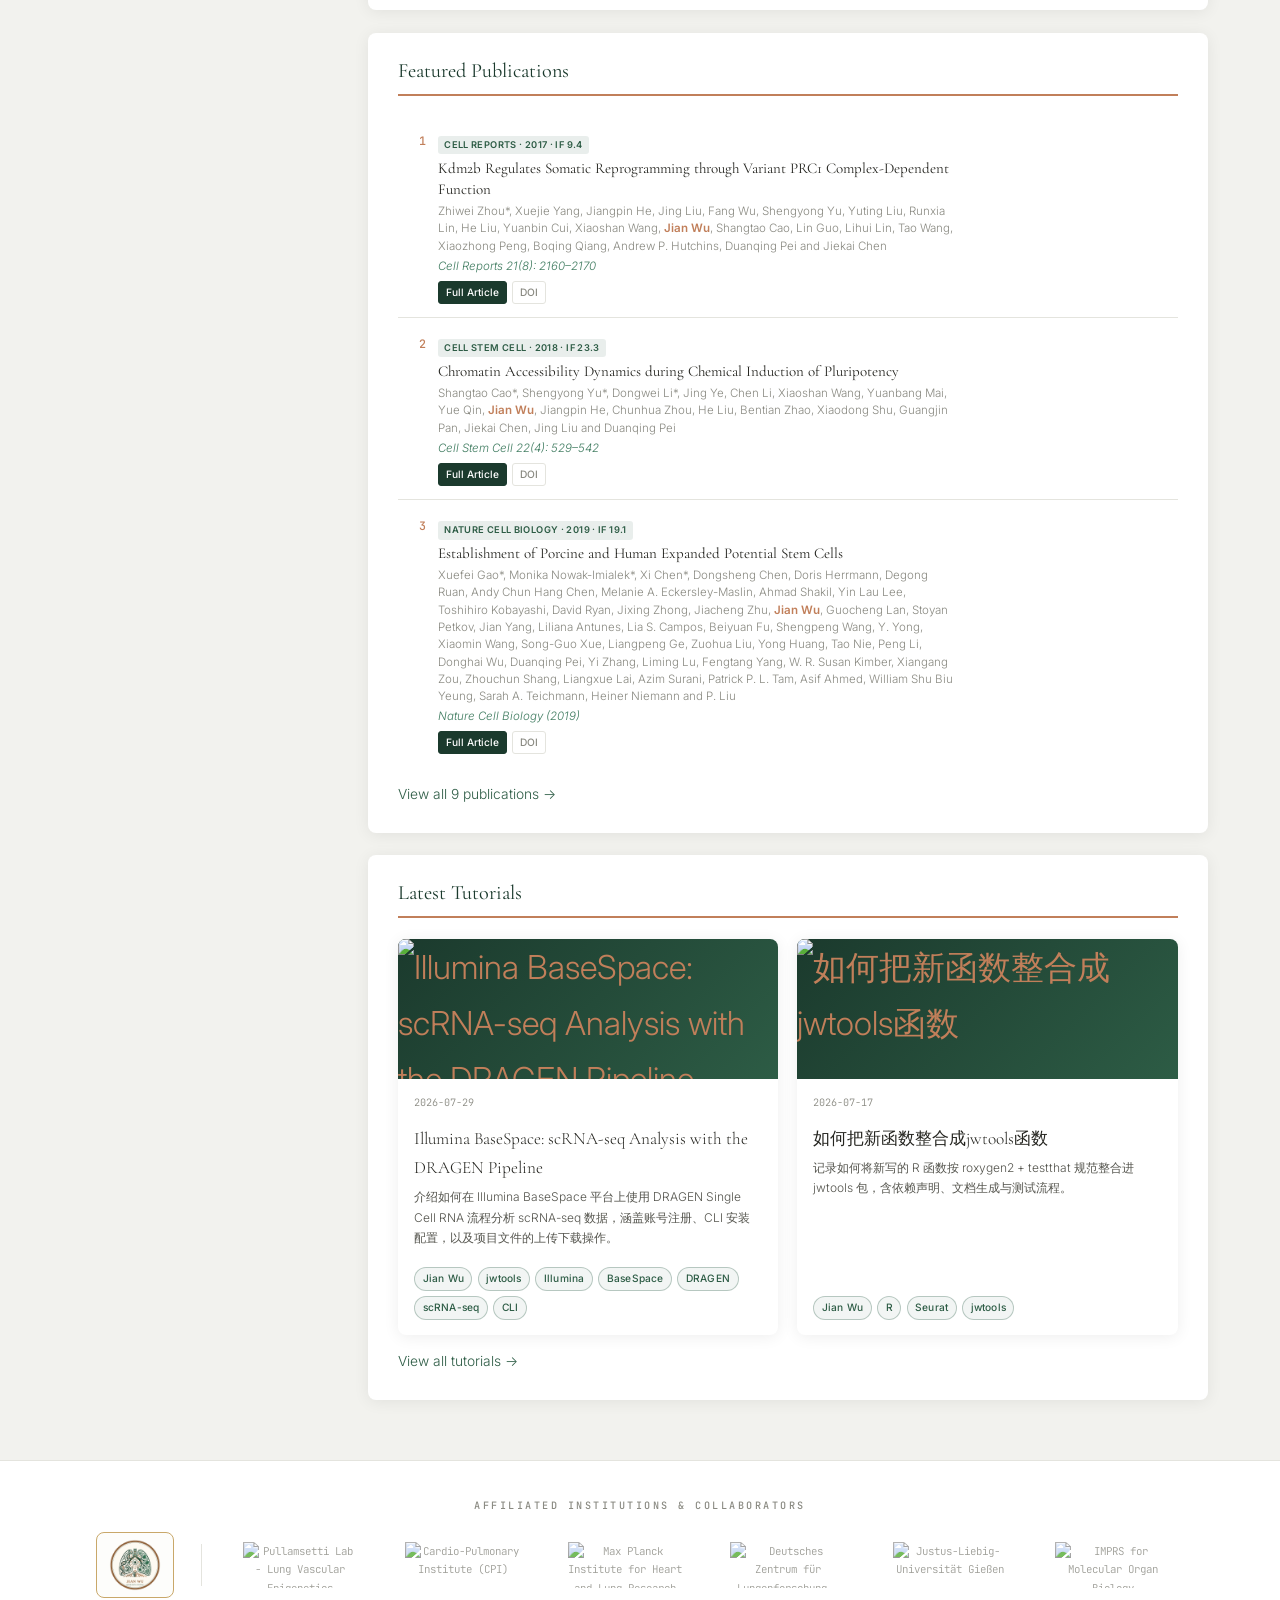
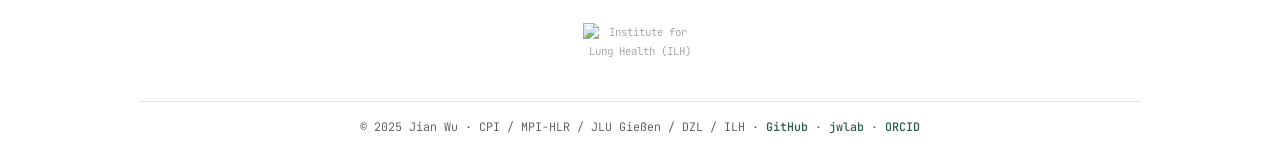
==== commit 53aef146: "feat(public): 侧栏机构列表与私站同步 + 缩写统一为 MPI-HLR（Jian「同理，同步更新到公开网站」） 侧栏 4 条 → 8 条，与私站完全一致： CPI → IMPRS-MOB " ====
--- a/index.html
+++ b/index.html
@@ -4,7 +4,7 @@
 <meta charset="UTF-8">
 <meta name="viewport" content="width=device-width, initial-scale=1.0">
 <title data-i18n="title.index">Jian Wu | Single-cell Data Integration · Lung Cell Atlas Research</title>
-<meta name="description" content="Jian Wu — Bioinformatician at CPI/MPI-BN building single-cell lung cell atlases for lung aging, COPD/IPF, and multi-omics data integration.">
+<meta name="description" content="Jian Wu — Bioinformatician at CPI/MPI-HLR building single-cell lung cell atlases for lung aging, COPD/IPF, and multi-omics data integration.">
 
 <!-- ── Open Graph / Social Sharing Meta ── -->
 <meta property="og:type" content="website">
@@ -36,7 +36,7 @@
   "description": "Bioinformatician building single-cell lung cell atlases to decode lung aging, COPD/IPF, and multi-omics data integration in respiratory disease.",
   "affiliation": [
     { "@type": "Organization", "name": "Cardio-Pulmonary Institute (CPI)" },
-    { "@type": "Organization", "name": "Max Planck Institute for Heart and Lung Research (MPI-BN)" },
+    { "@type": "Organization", "name": "Max Planck Institute for Heart and Lung Research (MPI-HLR)" },
     { "@type": "Organization", "name": "Justus-Liebig-Universität Gießen (JLU)" }
   ],
   "alumniOf": {
@@ -124,10 +124,14 @@
         <p class="profile-name">Jian Wu</p>
         <p class="profile-title" data-i18n="profile.title">Bioinformatician</p>
         <p class="profile-inst">
-          <a href="https://cpi-online.de/" target="_blank" rel="noopener">Cardio-Pulmonary Institute (CPI)</a><br>
-          <a href="https://www.mpi-hlr.de/en" target="_blank" rel="noopener">Max Planck Institute for Heart and Lung Research (MPI-BN)</a> · IMPRS-MOB<br>
-          <a href="https://www.uni-giessen.de/en" target="_blank" rel="noopener">Justus-Liebig-Universität Gießen (JLU)</a><br>
+          <a href="https://cpi-online.de/" target="_blank" rel="noopener">Cardio-Pulmonary Institute (CPI)</a>
+          <a href="https://imprs-mob.mpg.de/" target="_blank" rel="noopener">IMPRS for Molecular Organ Biology (IMPRS-MOB)</a>
+          <a href="https://www.mpi-hlr.de/en" target="_blank" rel="noopener">Max Planck Institute for Heart and Lung Research (MPI-HLR)</a>
+          <a href="https://www.uni-giessen.de/en" target="_blank" rel="noopener">Justus-Liebig-Universität Gießen (JLU)</a>
+          <a href="https://dzl.de/en/" target="_blank" rel="noopener" title="German Center for Lung Research (Deutsches Zentrum für Lungenforschung, DZL)">German Center for Lung Research (DZL)</a>
           <a href="https://dzl.de/en/academy-training/dzl-datalung-school-academy/" target="_blank" rel="noopener">DZL DataLung School</a>
+          <a href="https://ilh-giessen.de/en/" target="_blank" rel="noopener">Institute for Lung Health (ILH)</a>
+          <a href="https://ilh-giessen.de/en/hessen-lung-academy/" target="_blank" rel="noopener">Hessen Lung Academy (HLA)</a>
         </p>
       </div>
       <div class="profile-body">
@@ -184,7 +188,7 @@
     <div class="section" id="bio">
       <h2 class="sec-title" data-i18n="sec.bio"><span class="sec-icon">👤</span> Biography</h2>
 
-      <p data-i18n="bio.p1">I am a bioinformatician specializing in single-cell data integration. Based at the <strong>Cardio-Pulmonary Institute (CPI)</strong> and the <strong>Max Planck Institute for Heart and Lung Research (MPI-BN)</strong> in Germany, I build reproducible lung cell atlases — integrating single-cell and spatial transcriptomes across cohorts and platforms — to decode the cellular and molecular mechanisms of lung aging, COPD, and IPF.</p>
+      <p data-i18n="bio.p1">I am a bioinformatician specializing in single-cell data integration. Based at the <strong>Cardio-Pulmonary Institute (CPI)</strong> and the <strong>Max Planck Institute for Heart and Lung Research (MPI-HLR)</strong> in Germany, I build reproducible lung cell atlases — integrating single-cell and spatial transcriptomes across cohorts and platforms — to decode the cellular and molecular mechanisms of lung aging, COPD, and IPF.</p>
 
       <p data-i18n="bio.p2">My work spans single-cell and spatial transcriptomics, with ongoing projects in <strong>lung cell atlas construction</strong> and <strong>spatial lung cancer profiling</strong>. I am also involved in the <strong>DZL DataLung School</strong>, contributing to data science education in the pulmonary research community.</p>
 
@@ -192,7 +196,7 @@
 
       <p data-i18n="bio.p4">I am passionate about translating high-dimensional omics data into biological insight — and ultimately, into a better understanding of how lungs age and fail.</p>
 
-      <p data-i18n="bio.p5" style="margin-top:.8rem">I hold concurrent Research Scientist appointments at CPI, MPI-BN, Justus-Liebig-Universität Gießen (JLU), the German Center for Lung Research (DZL), and the Institute for Lung Health (ILH), and am enrolled in the <strong>IMPRS-MOB</strong> structured PhD program, working under the supervision of <a href="https://www.spullamsettilab.com/index.php" target="_blank">Prof. Soni Savai Pullamsetti</a>.</p>
+      <p data-i18n="bio.p5" style="margin-top:.8rem">I hold concurrent Research Scientist appointments at CPI, MPI-HLR, Justus-Liebig-Universität Gießen (JLU), the German Center for Lung Research (DZL), and the Institute for Lung Health (ILH), and am enrolled in the <strong>IMPRS-MOB</strong> structured PhD program, working under the supervision of <a href="https://www.spullamsettilab.com/index.php" target="_blank">Prof. Soni Savai Pullamsetti</a>.</p>
 
       <p><a href="experience.html" data-i18n="link.timeline">→ Full experience timeline</a></p>
     </div>
@@ -262,7 +266,7 @@
   </div>
 
   <div class="footer-copyright">
-    © 2025 Jian Wu · CPI / MPI-BN / JLU Gießen / DZL / ILH ·
+    © 2025 Jian Wu · CPI / MPI-HLR / JLU Gießen / DZL / ILH ·
     <a href="https://github.com/jianwu-atlas" target="_blank">GitHub</a> ·
     <a href="https://github.com/jianwu-atlas/jwlab" target="_blank" rel="noopener">jwlab</a> ·
     <a href="https://orcid.org/0000-0003-4720-2374" target="_blank">ORCID</a>
--- a/assets/css/style.css
+++ b/assets/css/style.css
@@ -121,10 +121,13 @@
 }
 .profile-pic img{width:100%;height:100%;object-fit:cover;object-position:center top}
 .profile-name{font-family:'Cormorant Garamond',serif;font-size:1.45rem;color:var(--copper);font-weight:400;margin-bottom:.15rem}
-.profile-title{font-size:.78rem;color:rgba(255,255,255,.7);margin-bottom:.1rem}
-.profile-inst{font-size:.73rem;color:rgba(255,255,255,.5);line-height:1.4}
-.profile-inst a{color:rgba(255,255,255,.75);text-decoration:none;border-bottom:1px dotted rgba(255,255,255,.3)}
-.profile-inst a:hover{color:var(--copper-light);border-bottom-color:var(--copper-light)}
+.profile-title{font-size:.78rem;color:rgba(255,255,255,.7);margin-bottom:0}
+.profile-inst{margin-top:.5rem;font-size:.73rem;color:rgba(255,255,255,.5);line-height:1.5}
+.profile-inst a{
+  display:block;padding:.17rem 0;color:rgba(255,255,255,.8);
+  text-decoration:none;transition:color .15s
+}
+.profile-inst a:hover{color:var(--copper-light)}
 .profile-body{padding:1.1rem}
 .social-grid{display:grid;grid-template-columns:1fr 1fr;gap:.4rem}
 .soc-btn{
